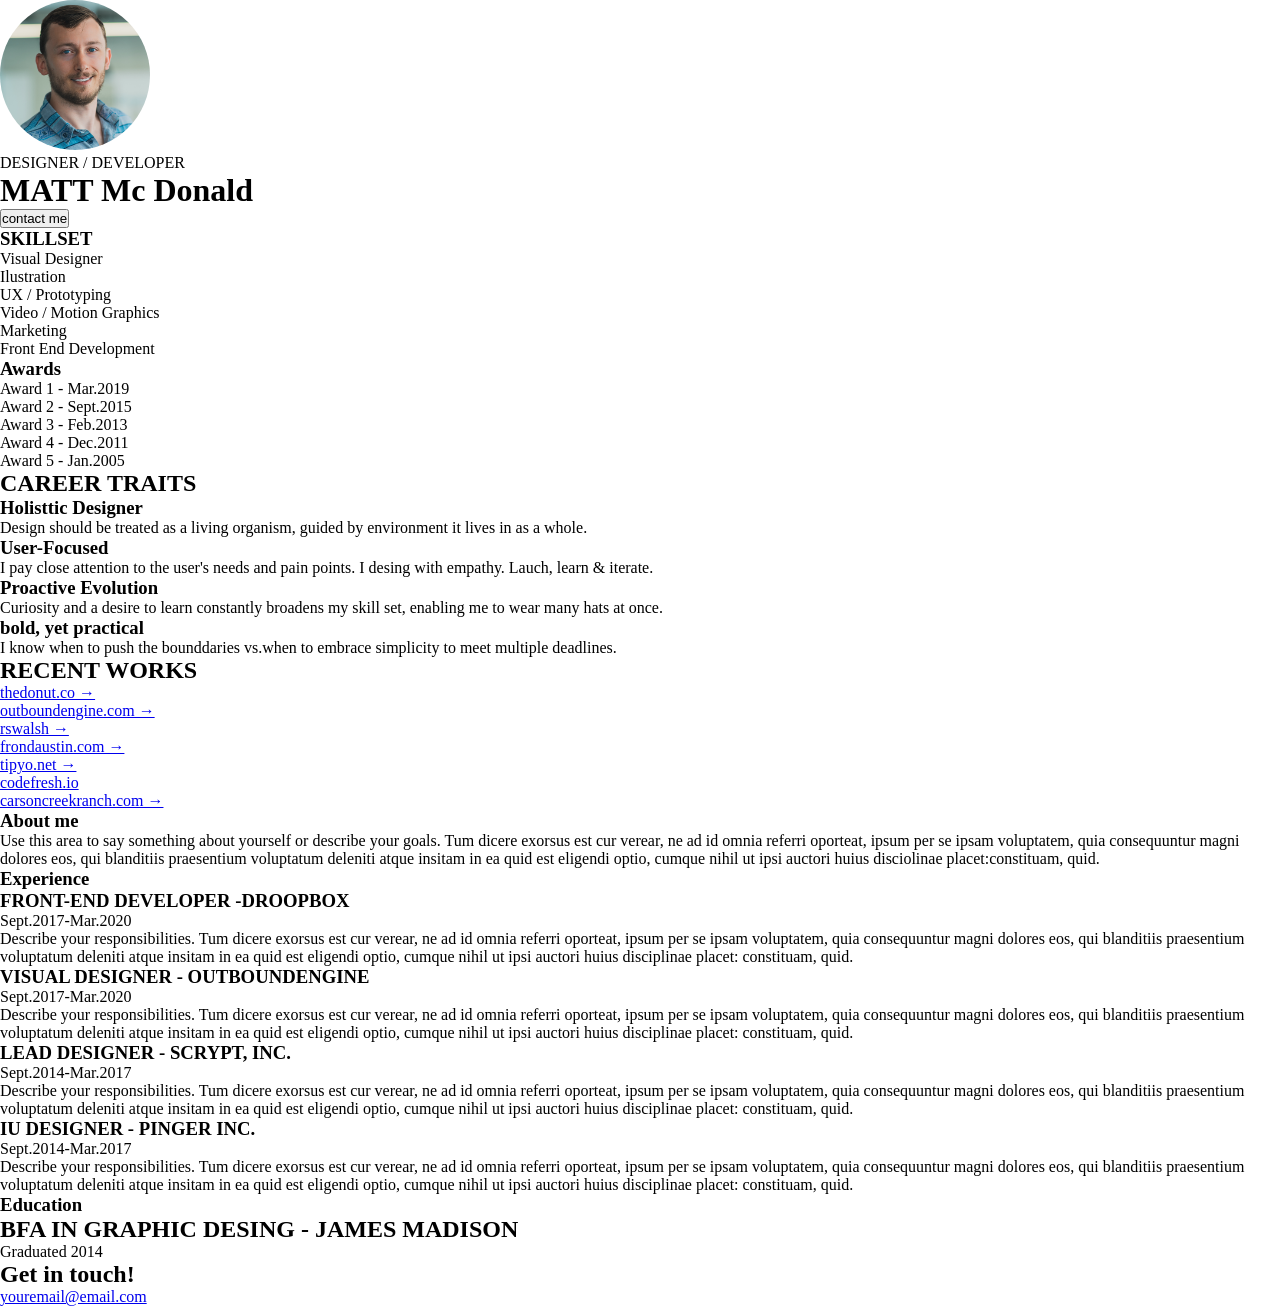
==== curriculum/index.html @ 29f0d176 "commit" ====
<!DOCTYPE html>
<html lang="en">
    <head>
        <meta charset="UTF-8">
        <meta name="viewport" content="width=device-width, initial-scale=1.0">
        <title>curriculum</title>
        <link rel="stylesheet" href="styles.css">
    </head>
    <body>
        <!-- First part -->
        <header class="container">
            <img src="img/foto_cv.png" alt="imgcv">
        
            <div class="box-1">
                <p>DESIGNER / DEVELOPER</p>
                <h1 class="name">MATT Mc Donald</h1>
                <button class="btn">contact me</button>
            </div>
        </header>

        <!-- Second part -->

        <nav class="colums">
            <!-- Second Primero set -->
            <div class="column-left">
                <h3>SKILLSET</h3>
                <ul class="controls0">
                    <li class="items">Visual Designer</li>
                    <li class="items">Ilustration</li>
                    <li class="items">UX / Prototyping</li>
                    <li class="items">Video / Motion Graphics</li>
                    <li class="items">Marketing</li>
                    <li class="items">Front End Development</li>
                </ul>
                <!-- Second Segundo set -->
                <h3>Awards</h3>
                <ul class="controls1">
                    <li class="items">Award 1 - Mar.2019</li>
                    <li class="items">Award 2 - Sept.2015</li>
                    <li class="items">Award 3 - Feb.2013</li>
                    <li class="items">Award 4 - Dec.2011</li>
                    <li class="items">Award 5 - Jan.2005</li>
                </ul>
                <!-- Second Tercer set -->
                <section>
                    <article class="traits">
                        <h2>CAREER TRAITS</h2>
                    
                        <h3>Holisttic Designer</h3>
                        <p>Design should be treated as a living organism, guided by environment it lives in as a whole.</p>
                    </article>    
                    
                    <article class="traits">
                        <h3>User-Focused</h3>
                        <p>I pay close attention to the user's needs and pain points. I desing with empathy. Lauch, learn & iterate.</p>
                    </article>

                    <article class="traits">
                        <h3>Proactive Evolution</h3>
                        Curiosity and a desire to learn constantly broadens my skill set, enabling me to wear many hats at once.
                    </article>

                    <article class="traits">
                        <h3>bold, yet practical</h3>
                        <p>I know when to push the bounddaries vs.when to embrace simplicity to meet multiple deadlines.</p>
                    </article>
                </section>
                
                <!-- Second third set -->
                <section class="recent-works">
                    <h2>RECENT WORKS</h2>

                    <ul>
                        <li><a href="https://thedonut.co">thedonut.co →</a></li>
                        <li><a href="https://outboundengine.com">outboundengine.com →</a></li>
                        <li><a href="https://rswalsh.com">rswalsh →</a></li>
                        <li><a href="https://frondaustin.com">frondaustin.com →</a></li>
                        <li><a href="https://tipyo.net">tipyo.net →</a></li>
                        <li><a href="https://codefresh.io →">codefresh.io</a></li>
                        <li><a href="https://carsoncreekranch.com →">carsoncreekranch.com →</a></li>
                    </ul>
                </section>
                </ul>
                <!-- Second cuarto set -->
                
            </div>
        
            <div class="column-right">

                <article class="about-me">
                    <h1>About me</h1>
                    <p>Use this area to say something about yourself or describe your goals. Tum dicere exorsus est cur verear, ne ad id omnia referri oporteat, ipsum per se ipsam voluptatem, quia consequuntur magni dolores eos, qui blanditiis praesentium voluptatum deleniti atque insitam in ea quid est eligendi optio, cumque nihil ut ipsi auctori huius disciolinae placet:constituam, quid.</p>
                </article>

                <div class="blue-bar"></div>

                <article class="experience">
                    <h1>Experience</h1>
                    <h3 class="Experience-item">FRONT-END DEVELOPER -DROOPBOX</h3>
                    <p class="experience-dates">Sept.2017-Mar.2020</p>
                    <p class="experience-text">Describe your responsibilities. Tum dicere exorsus est cur verear, ne ad id omnia referri oporteat, ipsum per se ipsam voluptatem, quia consequuntur magni dolores eos, qui blanditiis praesentium voluptatum deleniti atque insitam in ea quid est eligendi optio, cumque nihil ut ipsi auctori huius disciplinae placet: constituam, quid.</p>
                </article>

                <article class="experience-2">
                    <h3 class="Experience-visual">VISUAL DESIGNER - OUTBOUNDENGINE</h3>
                    <p class="experience-dates2">Sept.2017-Mar.2020</p>
                    <p class="experience-text2">Describe your responsibilities. Tum dicere exorsus est cur verear, ne ad id omnia referri oporteat, ipsum per se ipsam voluptatem, quia consequuntur magni dolores eos, qui blanditiis praesentium voluptatum deleniti atque insitam in ea quid est eligendi optio, cumque nihil ut ipsi auctori huius disciplinae placet: constituam, quid.</p>
                </article>

                <article class="experience-3">
                    <h3 class="Experience-lead">LEAD DESIGNER - SCRYPT, INC.</h3>
                    <p class="experience-dates3">Sept.2014-Mar.2017</p>
                    <p class="experience-text3">Describe your responsibilities. Tum dicere exorsus est cur verear, ne ad id omnia referri oporteat, ipsum per se ipsam voluptatem, quia consequuntur magni dolores eos, qui blanditiis praesentium voluptatum deleniti atque insitam in ea quid est eligendi optio, cumque nihil ut ipsi auctori huius disciplinae placet: constituam, quid.</p>
                </article>

                <article class="experience-4">
                    <h3 class="Experience-visual">IU DESIGNER - PINGER INC.</h3>
                    <p class="experience-dates2">Sept.2014-Mar.2017</p>
                    <p class="experience-text2">Describe your responsibilities. Tum dicere exorsus est cur verear, ne ad id omnia referri oporteat, ipsum per se ipsam voluptatem, quia consequuntur magni dolores eos, qui blanditiis praesentium voluptatum deleniti atque insitam in ea quid est eligendi optio, cumque nihil ut ipsi auctori huius disciplinae placet: constituam, quid.</p>
                </article>

                <div class="blue-bar2"></div>

                <article class="education">
                    <h1 class="education-title">Education</h1>
                    <h2 class="education-bfa">BFA IN GRAPHIC DESING - JAMES MADISON</h2>
                    <p class="education- dates4"> Graduated 2014</p>
                </article>
                
            </div>


        </nav>
        
        <!-- third part -->
        <footer>

            <section>
                <h1>Get in touch!</h1>
                <a href="#">youremail@email.com</a>
            </section>
            
        </footer>
</html>
---- curriculum/styles.css ----
*{
    margin: 0;
    padding: 0;
    box-sizing: border-box;
}

img{
    width: 150px;
    height: 150px;
    border-radius: 100%;
}
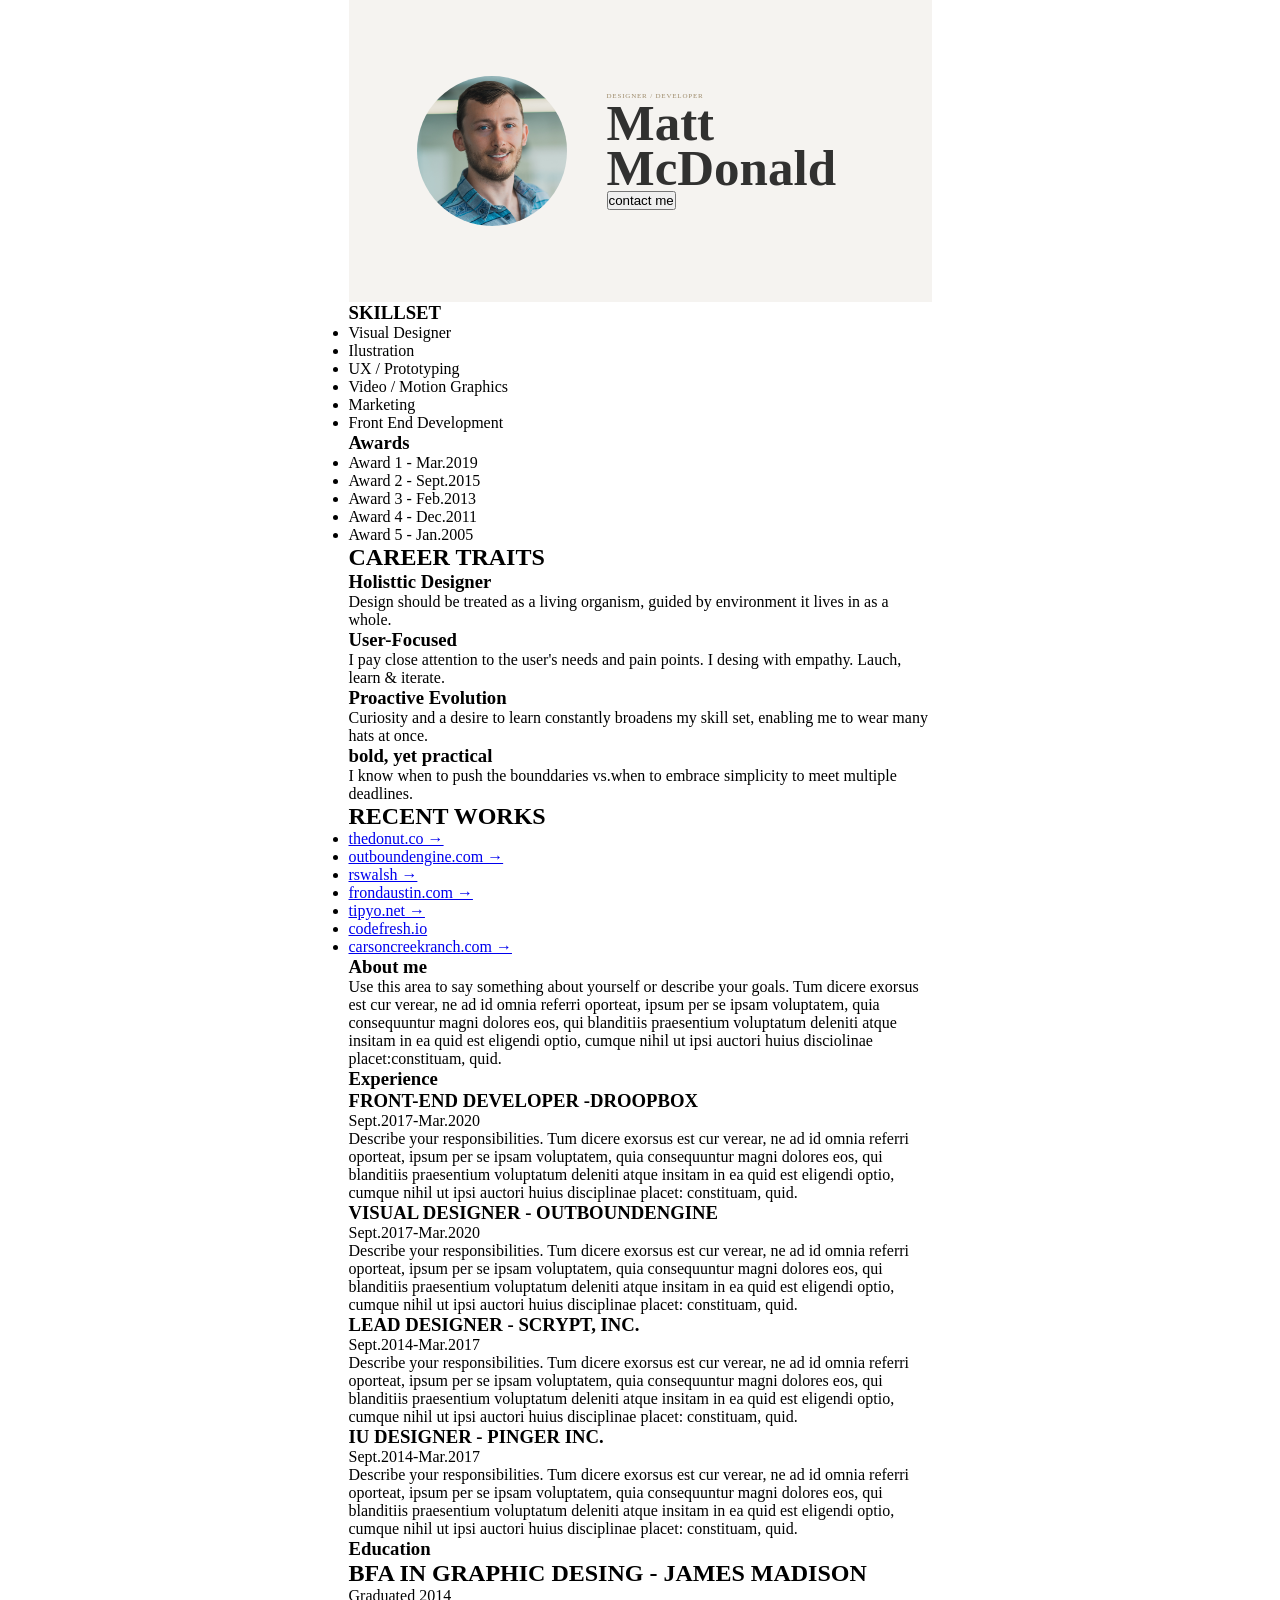
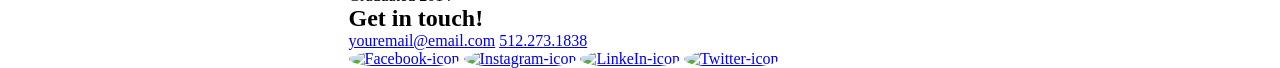
==== commit 92cd5c07: "commit" ====
--- a/curriculum/index.html
+++ b/curriculum/index.html
@@ -13,7 +13,7 @@
         
             <div class="box-1">
                 <p>DESIGNER / DEVELOPER</p>
-                <h1 class="name">MATT Mc Donald</h1>
+                <h1 class="name">Matt McDonald</h1>
                 <button class="btn">contact me</button>
             </div>
         </header>
@@ -138,7 +138,16 @@
             <section>
                 <h1>Get in touch!</h1>
                 <a href="#">youremail@email.com</a>
+                <a href="#">512.273.1838</a>
+
+                <div class="social">
+                    <a href="#" aria-label="Facebook"><img src="" alt="Facebook-icon"></a>
+                    <a href="#" aria-label="Instagram"><img src="" alt="Instagram-icon"></a>
+                    <a href="#" aria-label="LinkeIn"><img src="" alt="LinkeIn-icon"></a>
+                    <a href="#" aria-label="Twitter"><img src="" alt="Twitter-icon"></a>
+                </div>
+
             </section>
-            
+
         </footer>
 </html>
--- a/curriculum/styles.css
+++ b/curriculum/styles.css
@@ -4,8 +4,45 @@
     box-sizing: border-box;
 }
 
+body{
+    margin: 0 auto;
+    width: 583px; 
+    height: 1223px;
+}
+
+/* first part */
+
+.container{
+    display: flex;
+    justify-content: center;
+    align-items: center;
+    background-color: #9E8C6C1A;
+    width: 583px;
+    height: 302px;
+    gap: 40px;    
+}
+
+
+.box-1 p{
+    color: #9E8C6C;
+    font-size: 7px;
+    line-height: 9px;
+    letter-spacing: 0.81px;
+}
+
 img{
     width: 150px;
     height: 150px;
     border-radius: 100%;
+
+}
+
+.name{
+    color: #000000CC;
+    font-family: "Playfair Display";
+    font-weight: 900;
+    font-size: 51px;
+    width: 257px;
+    line-height:45px;
+    letter-spacing: -0.88;
 }
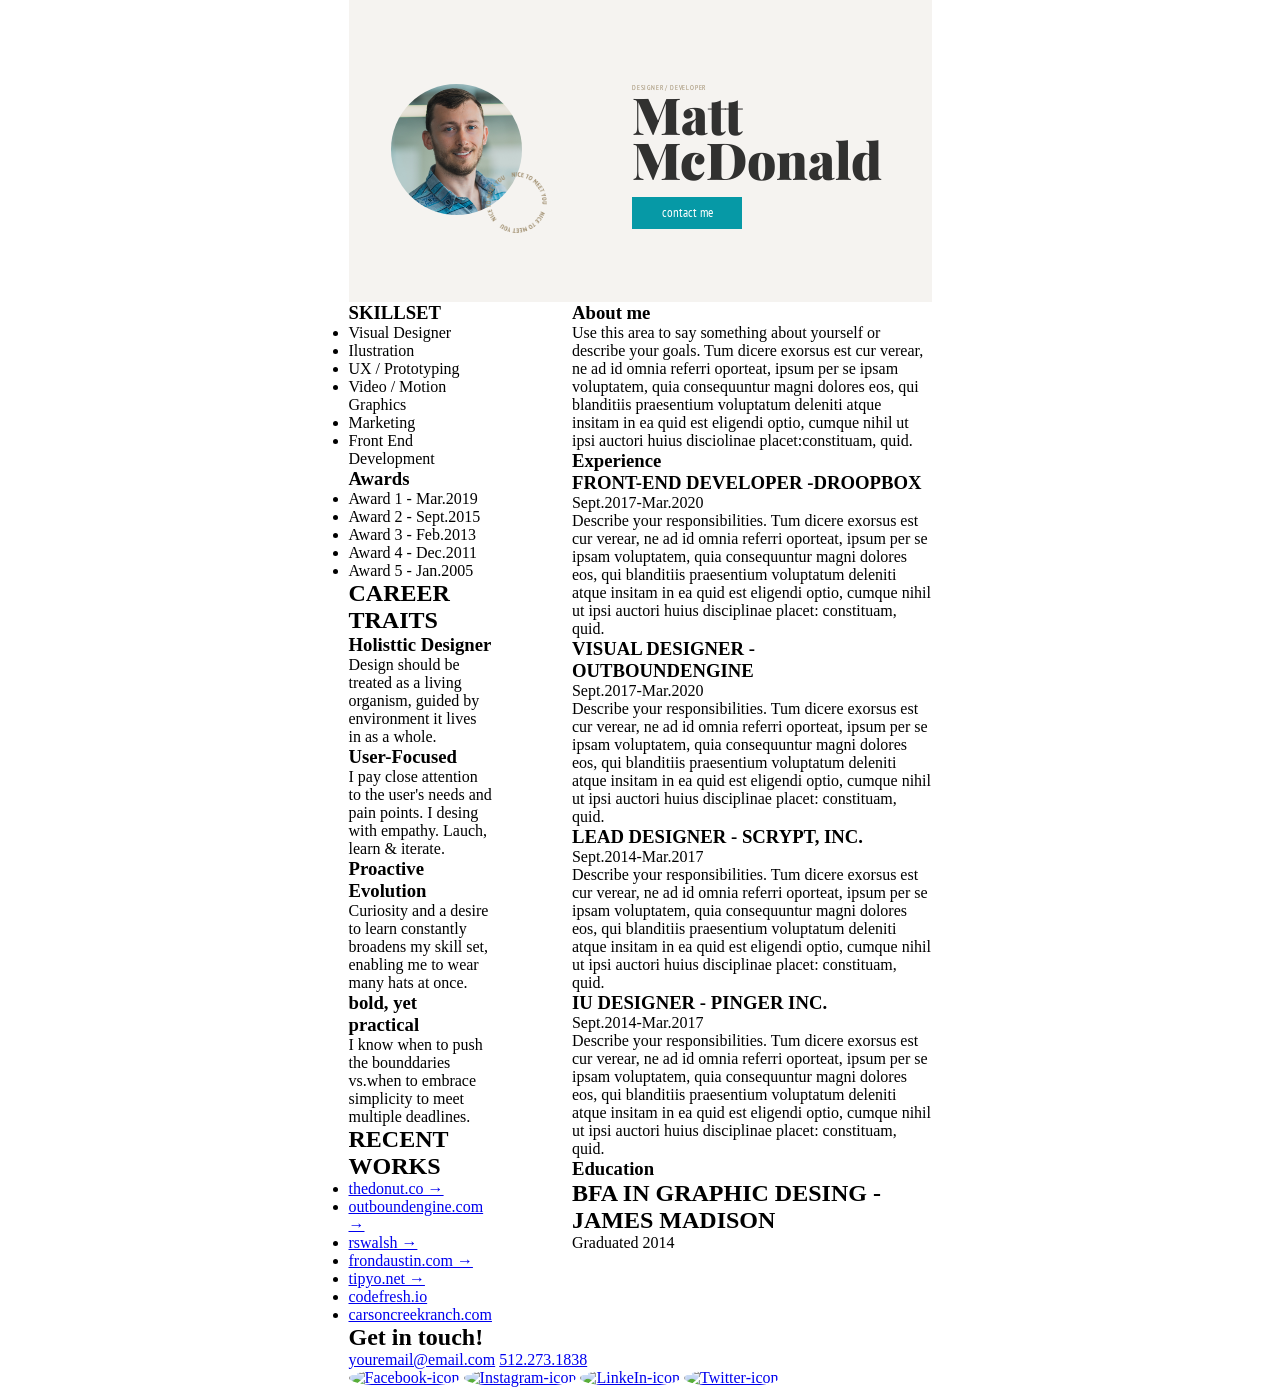
==== commit fcbee098: "commit" ====
--- a/curriculum/index.html
+++ b/curriculum/index.html
@@ -5,12 +5,19 @@
         <meta name="viewport" content="width=device-width, initial-scale=1.0">
         <title>curriculum</title>
         <link rel="stylesheet" href="styles.css">
+        <link href="https://fonts.googleapis.com/css2?family=PT+Sans+Narrow:wght@400;700&display=swap" rel="stylesheet">
+        <link href="https://fonts.googleapis.com/css2?family=PT+Sans+Narrow:wght@400;700&family=Playfair+Display:ital,wght@0,400..900;1,400..900&display=swap" rel="stylesheet">
+
     </head>
     <body>
         <!-- First part -->
         <header class="container">
-            <img src="img/foto_cv.png" alt="imgcv">
-        
+            <div class="box-img">
+                <img class="cv-icon" src="img/foto_cv.png" alt="imgcv">
+                <img class="shape" src="img/Combined Shape.png" alt="letter-shaper">
+            </div>
+            
+            
             <div class="box-1">
                 <p>DESIGNER / DEVELOPER</p>
                 <h1 class="name">Matt McDonald</h1>
@@ -77,7 +84,7 @@
                         <li><a href="https://frondaustin.com">frondaustin.com →</a></li>
                         <li><a href="https://tipyo.net">tipyo.net →</a></li>
                         <li><a href="https://codefresh.io →">codefresh.io</a></li>
-                        <li><a href="https://carsoncreekranch.com →">carsoncreekranch.com →</a></li>
+                        <li><a href="https://carsoncreekranch.com →">carsoncreekranch.com</a></li>
                     </ul>
                 </section>
                 </ul>
--- a/curriculum/styles.css
+++ b/curriculum/styles.css
@@ -19,30 +19,79 @@
     background-color: #9E8C6C1A;
     width: 583px;
     height: 302px;
-    gap: 40px;    
+    gap: 45px;    
 }
 
 
+img{ 
+    width: 131px;
+    height: 131px;
+    border-radius: 100%;
+}
+
+.shape{
+    width: 61px;
+    height: 61px;
+    position: relative;
+    right: 40px;
+    top: 18px;
+}
+
+
+.name{
+    color: #000000cc;
+    font-family: "Playfair Display";
+    font-weight: 900;
+    font-size: 51px;
+    width: 257px;
+    height: 90px;
+    line-height:45px;
+    letter-spacing: -0.88;
+}
+
 .box-1 p{
+    font-family: 'PT sans Narrow';
     color: #9E8C6C;
     font-size: 7px;
     line-height: 9px;
     letter-spacing: 0.81px;
+    text-transform: uppercase;  
+    margin: 10px 0 0 0 ;  
 }
 
-img{
-    width: 150px;
-    height: 150px;
-    border-radius: 100%;
-
+.btn{
+    font-family: 'PT Sans Narrow';
+    width: 110px;
+    height: 30 px;
+    background-color: #0699A6;
+    border: none;
+    color: #ffff ;
+    top: 193px;
+    left: 259px;
+    padding: 6px 0 8px 0;
+    margin-top: 15px ;
+    cursor: pointer;
+    
 }
 
-.name{
-    color: #000000CC;
-    font-family: "Playfair Display";
-    font-weight: 900;
-    font-size: 51px;
-    width: 257px;
-    line-height:45px;
-    letter-spacing: -0.88;
-}+/* second part */
+
+.colums {
+    display: flex;
+    gap: 80px;            
+    
+}
+
+
+
+.column-left{
+    display: flex;
+    flex-direction: column;
+    
+}
+
+.column-right{
+    display: flex;
+    flex-direction: column;
+    
+}
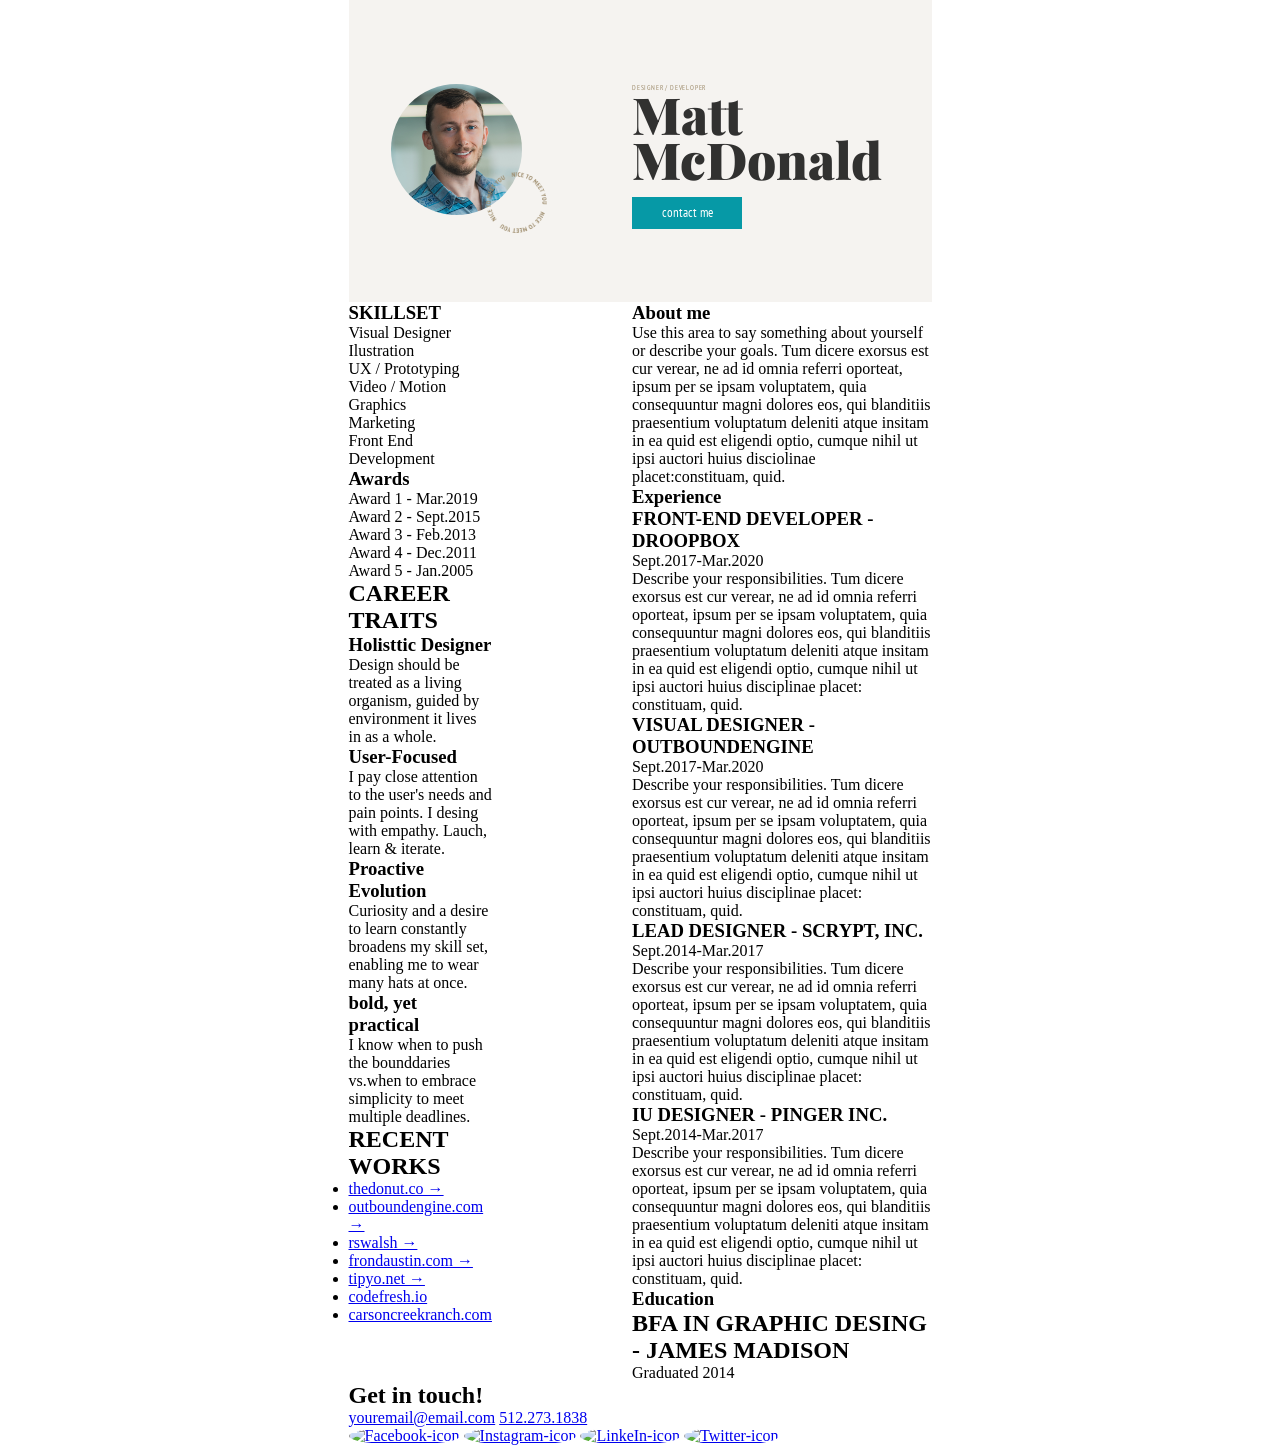
==== commit 368f2bcc: "commit" ====
--- a/curriculum/index.html
+++ b/curriculum/index.html
@@ -31,7 +31,7 @@
             <!-- Second Primero set -->
             <div class="column-left">
                 <h3>SKILLSET</h3>
-                <ul class="controls0">
+                <ul class="controls">
                     <li class="items">Visual Designer</li>
                     <li class="items">Ilustration</li>
                     <li class="items">UX / Prototyping</li>
--- a/curriculum/styles.css
+++ b/curriculum/styles.css
@@ -70,16 +70,15 @@
     left: 259px;
     padding: 6px 0 8px 0;
     margin-top: 15px ;
-    cursor: pointer;
-    
+    cursor: pointer;   
 }
 
 /* second part */
 
 .colums {
     display: flex;
-    gap: 80px;            
-    
+    width: 100%; 
+    gap: 140px;
 }
 
 
@@ -87,11 +86,13 @@
 .column-left{
     display: flex;
     flex-direction: column;
-    
 }
 
 .column-right{
     display: flex;
-    flex-direction: column;
-    
+    flex-direction: column; 
 }
+
+.items{
+    list-style: none;
+}
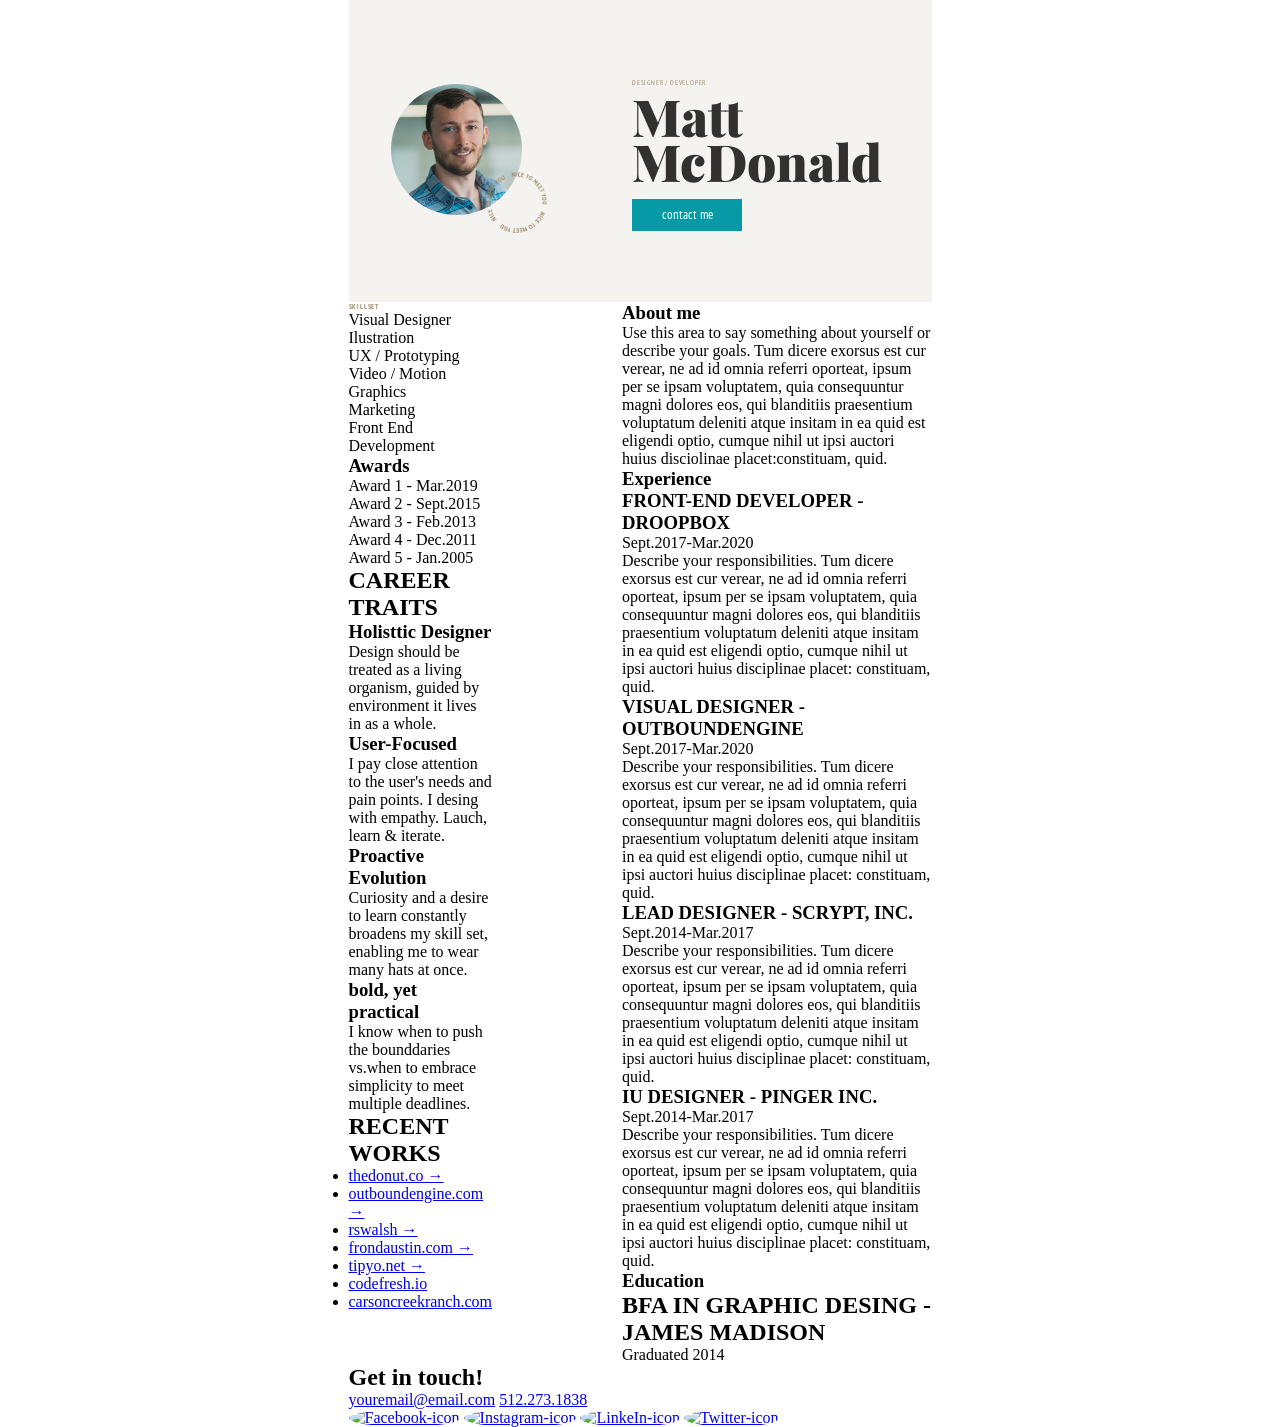
==== commit a98a08fa: "commit" ====
--- a/curriculum/index.html
+++ b/curriculum/index.html
@@ -30,7 +30,7 @@
         <nav class="colums">
             <!-- Second Primero set -->
             <div class="column-left">
-                <h3>SKILLSET</h3>
+                <h3 class="skillset">SKILLSET</h3>
                 <ul class="controls">
                     <li class="items">Visual Designer</li>
                     <li class="items">Ilustration</li>
--- a/curriculum/styles.css
+++ b/curriculum/styles.css
@@ -37,6 +37,16 @@
     top: 18px;
 }
 
+.box-1 p{
+    font-family: 'PT sans Narrow';
+    color: #9E8C6C;
+    font-size: 7px;
+    line-height: 22px;
+    letter-spacing: 0.81px;
+    text-transform: uppercase;  
+    
+}
+
 
 .name{
     color: #000000cc;
@@ -49,15 +59,6 @@
     letter-spacing: -0.88;
 }
 
-.box-1 p{
-    font-family: 'PT sans Narrow';
-    color: #9E8C6C;
-    font-size: 7px;
-    line-height: 9px;
-    letter-spacing: 0.81px;
-    text-transform: uppercase;  
-    margin: 10px 0 0 0 ;  
-}
 
 .btn{
     font-family: 'PT Sans Narrow';
@@ -77,8 +78,8 @@
 
 .colums {
     display: flex;
+    gap: 130px;
     width: 100%; 
-    gap: 140px;
 }
 
 
@@ -86,6 +87,9 @@
 .column-left{
     display: flex;
     flex-direction: column;
+    
+    
+    
 }
 
 .column-right{
@@ -95,4 +99,15 @@
 
 .items{
     list-style: none;
+}
+
+.skillset{
+    font-family: 'PT Sans Narrow';
+    font-size: 7px;
+    color: #9E8C6C;
+    text-transform: uppercase;
+    line-height: 9px;
+    letter-spacing: 0.81px;
+    font-weight: 700;
+
 }
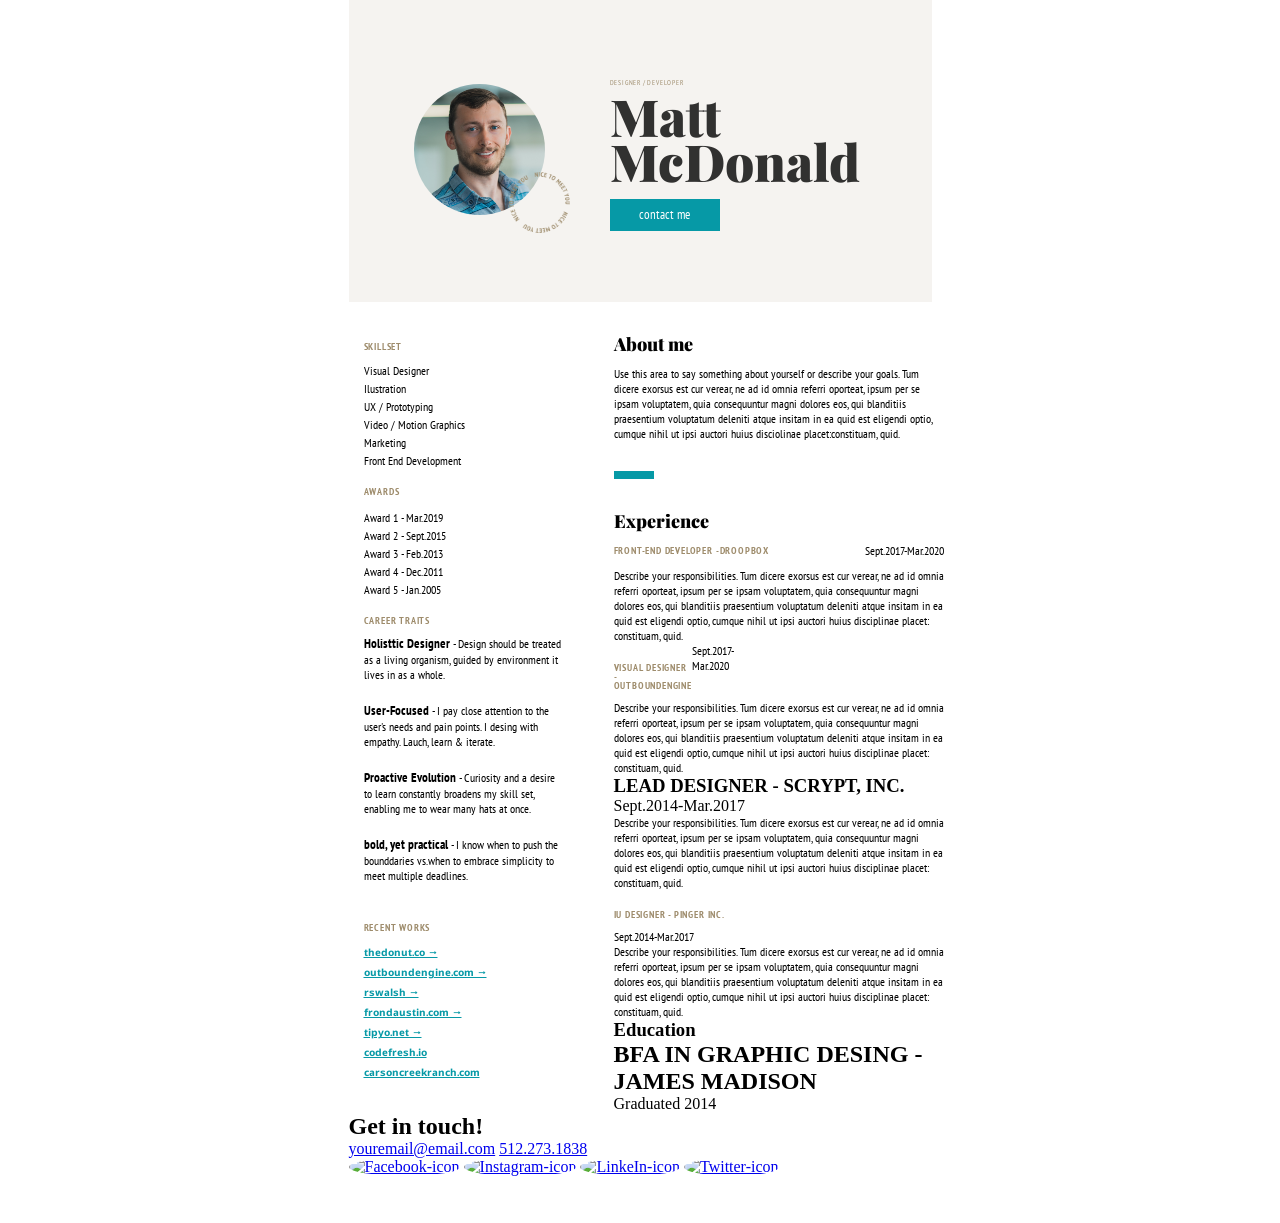
==== commit d1f1664e: "commit" ====
--- a/curriculum/index.html
+++ b/curriculum/index.html
@@ -7,7 +7,7 @@
         <link rel="stylesheet" href="styles.css">
         <link href="https://fonts.googleapis.com/css2?family=PT+Sans+Narrow:wght@400;700&display=swap" rel="stylesheet">
         <link href="https://fonts.googleapis.com/css2?family=PT+Sans+Narrow:wght@400;700&family=Playfair+Display:ital,wght@0,400..900;1,400..900&display=swap" rel="stylesheet">
-
+        <link href="https://fonts.googleapis.com/css2?family=Lunasima:wght@400;700&display=swap" rel="stylesheet">
     </head>
     <body>
         <!-- First part -->
@@ -40,7 +40,7 @@
                     <li class="items">Front End Development</li>
                 </ul>
                 <!-- Second Segundo set -->
-                <h3>Awards</h3>
+                <h3 class="award-title">Awards</h3>
                 <ul class="controls1">
                     <li class="items">Award 1 - Mar.2019</li>
                     <li class="items">Award 2 - Sept.2015</li>
@@ -50,26 +50,24 @@
                 </ul>
                 <!-- Second Tercer set -->
                 <section>
-                    <article class="traits">
+                    <article class="items2">
                         <h2>CAREER TRAITS</h2>
                     
-                        <h3>Holisttic Designer</h3>
-                        <p>Design should be treated as a living organism, guided by environment it lives in as a whole.</p>
+                        <p><span>Holisttic Designer</span> - Design should be treated as a living organism, guided by environment it lives in as a whole.</p>
                     </article>    
                     
-                    <article class="traits">
-                        <h3>User-Focused</h3>
-                        <p>I pay close attention to the user's needs and pain points. I desing with empathy. Lauch, learn & iterate.</p>
+                    <article class="items2">
+                        
+                        <p><span>User-Focused</span> - I pay close attention to the user's needs and pain points. I desing with empathy. Lauch, learn & iterate.</p>
                     </article>
 
-                    <article class="traits">
-                        <h3>Proactive Evolution</h3>
-                        Curiosity and a desire to learn constantly broadens my skill set, enabling me to wear many hats at once.
+                    <article class="items2">
+                        
+                        <p><span>Proactive Evolution</span> - Curiosity and a desire to learn constantly broadens my skill set, enabling me to wear many hats at once.</p>
                     </article>
 
-                    <article class="traits">
-                        <h3>bold, yet practical</h3>
-                        <p>I know when to push the bounddaries vs.when to embrace simplicity to meet multiple deadlines.</p>
+                    <article class="items2">
+                        <p><span>bold, yet practical</span> - I know when to push the bounddaries vs.when to embrace simplicity to meet multiple deadlines.</p>
                     </article>
                 </section>
                 
@@ -88,6 +86,7 @@
                     </ul>
                 </section>
                 </ul>
+
                 <!-- Second cuarto set -->
                 
             </div>
@@ -103,27 +102,31 @@
 
                 <article class="experience">
                     <h1>Experience</h1>
+                    <div class="separate-ways">
                     <h3 class="Experience-item">FRONT-END DEVELOPER -DROOPBOX</h3>
                     <p class="experience-dates">Sept.2017-Mar.2020</p>
+                    </div>
                     <p class="experience-text">Describe your responsibilities. Tum dicere exorsus est cur verear, ne ad id omnia referri oporteat, ipsum per se ipsam voluptatem, quia consequuntur magni dolores eos, qui blanditiis praesentium voluptatum deleniti atque insitam in ea quid est eligendi optio, cumque nihil ut ipsi auctori huius disciplinae placet: constituam, quid.</p>
                 </article>
 
                 <article class="experience-2">
-                    <h3 class="Experience-visual">VISUAL DESIGNER - OUTBOUNDENGINE</h3>
-                    <p class="experience-dates2">Sept.2017-Mar.2020</p>
-                    <p class="experience-text2">Describe your responsibilities. Tum dicere exorsus est cur verear, ne ad id omnia referri oporteat, ipsum per se ipsam voluptatem, quia consequuntur magni dolores eos, qui blanditiis praesentium voluptatum deleniti atque insitam in ea quid est eligendi optio, cumque nihil ut ipsi auctori huius disciplinae placet: constituam, quid.</p>
+                    <div class="separate-ways2">
+                        <h3 class="Experience-visual">VISUAL DESIGNER - OUTBOUNDENGINE</h3>
+                        <p class="experience-dates2">Sept.2017-Mar.2020</p>  
+                    </div>
+                    <p class="experience-text">Describe your responsibilities. Tum dicere exorsus est cur verear, ne ad id omnia referri oporteat, ipsum per se ipsam voluptatem, quia consequuntur magni dolores eos, qui blanditiis praesentium voluptatum deleniti atque insitam in ea quid est eligendi optio, cumque nihil ut ipsi auctori huius disciplinae placet: constituam, quid.</p>
                 </article>
 
                 <article class="experience-3">
                     <h3 class="Experience-lead">LEAD DESIGNER - SCRYPT, INC.</h3>
                     <p class="experience-dates3">Sept.2014-Mar.2017</p>
-                    <p class="experience-text3">Describe your responsibilities. Tum dicere exorsus est cur verear, ne ad id omnia referri oporteat, ipsum per se ipsam voluptatem, quia consequuntur magni dolores eos, qui blanditiis praesentium voluptatum deleniti atque insitam in ea quid est eligendi optio, cumque nihil ut ipsi auctori huius disciplinae placet: constituam, quid.</p>
+                    <p class="experience-text">Describe your responsibilities. Tum dicere exorsus est cur verear, ne ad id omnia referri oporteat, ipsum per se ipsam voluptatem, quia consequuntur magni dolores eos, qui blanditiis praesentium voluptatum deleniti atque insitam in ea quid est eligendi optio, cumque nihil ut ipsi auctori huius disciplinae placet: constituam, quid.</p>
                 </article>
 
                 <article class="experience-4">
                     <h3 class="Experience-visual">IU DESIGNER - PINGER INC.</h3>
                     <p class="experience-dates2">Sept.2014-Mar.2017</p>
-                    <p class="experience-text2">Describe your responsibilities. Tum dicere exorsus est cur verear, ne ad id omnia referri oporteat, ipsum per se ipsam voluptatem, quia consequuntur magni dolores eos, qui blanditiis praesentium voluptatum deleniti atque insitam in ea quid est eligendi optio, cumque nihil ut ipsi auctori huius disciplinae placet: constituam, quid.</p>
+                    <p class="experience-text">Describe your responsibilities. Tum dicere exorsus est cur verear, ne ad id omnia referri oporteat, ipsum per se ipsam voluptatem, quia consequuntur magni dolores eos, qui blanditiis praesentium voluptatum deleniti atque insitam in ea quid est eligendi optio, cumque nihil ut ipsi auctori huius disciplinae placet: constituam, quid.</p>
                 </article>
 
                 <div class="blue-bar2"></div>
--- a/curriculum/styles.css
+++ b/curriculum/styles.css
@@ -19,7 +19,7 @@
     background-color: #9E8C6C1A;
     width: 583px;
     height: 302px;
-    gap: 45px;    
+    gap: px;    
 }
 
 
@@ -78,7 +78,7 @@
 
 .colums {
     display: flex;
-    gap: 130px;
+    gap: 50px;
     width: 100%; 
 }
 
@@ -87,6 +87,7 @@
 .column-left{
     display: flex;
     flex-direction: column;
+    margin: 40px 0px 0 15px;
     
     
     
@@ -95,19 +96,180 @@
 .column-right{
     display: flex;
     flex-direction: column; 
+    padding-right: 0;
+    position: relative;
+    
+}
+
+
+
+.skillset{
+    font-family: 'PT Sans Narrow';
+    font-size: 10px;
+    color: #9E8C6C;
+    text-transform: uppercase;
+    line-height: 9px;
+    letter-spacing: 0.81px;
+    font-weight: 700;
+    margin-bottom: 8px;
+
 }
 
 .items{
     list-style: none;
-}
-
-.skillset{
-    font-family: 'PT Sans Narrow';
-    font-size: 7px;
-    color: #9E8C6C;
-    text-transform: uppercase;
-    line-height: 9px;
-    letter-spacing: 0.81px;
-    font-weight: 700;
-
+    font-family: 'PT Sans Narrow';
+    font-size: 12px;
+    line-height:13px;   
+    margin-top: 5px;
+}
+
+.award-title{
+    font-family: 'PT Sans Narrow';
+    font-size: 10px;
+    color: #9E8C6C;
+    text-transform: uppercase;
+    line-height: 9px;
+    letter-spacing: 0.81px;
+    font-weight: 700;
+    margin: 20px 0 10px 0 ;
+}
+
+.items2 h2{
+    font-family: 'PT Sans Narrow';
+    font-size: 10px;
+    color: #9E8C6C;
+    text-transform: uppercase;
+    line-height: 9px;
+    letter-spacing: 0.81px;
+    font-weight: 700;
+    margin: 10px 0 10px 0;
+}
+
+.items2{
+    margin-top: 20px;
+}
+
+.items2 span{
+    font-weight: bolder;
+    font-size: 13px;
+    color: #000000;
+}
+
+.items2 p{
+    width: 200px;
+    font-size: 12px;
+    font-family: 'PT Sans Narrow';
+    
+}
+
+.recent-works h2{ 
+    font-family: 'PT Sans Narrow';
+    font-size: 10px;
+    color: #9E8C6C;
+    line-height: 9px;
+    letter-spacing: 0.81px;
+    font-weight: 700;
+    margin: 40px 0 10px 0;
+}
+
+.recent-works ul{
+    font-family: "Lunasima";
+    font-weight: 700;
+    font-size: 10px;
+    leading-trim: NONE;
+    line-height: 20px;
+    letter-spacing: 0px;
+    list-style: none;
+}
+
+.recent-works a{
+    color:#0699A6 ;
+}
+
+/* part 3 */
+
+.about-me h1{
+    font-family: 'Playfair Display';
+    font-weight: 900;
+    font-size: 18px;
+    leading-trim: NONE;
+    margin: 30px 0 10px 0;
+    letter-spacing: 0px;
+
+}
+
+.about-me p{
+    width: 330px;
+    font-size: 12px;
+    font-family: 'PT Sans Narrow';
+    color: #000000;
+}
+
+.blue-bar{
+    margin: 30px 0 0px 0px;
+    width: 40px;
+    height: 8px;
+    background-color: #0699A6;
+}
+
+.experience h1{
+    font-family: 'Playfair Display';
+    font-weight: 900;
+    font-size: 18px;
+    leading-trim: NONE;
+    margin: 30px 0 10px 0;
+    letter-spacing: 0px;
+}
+
+.Experience-item{
+    font-family: 'PT Sans Narrow';
+    font-size: 10px;
+    color: #9E8C6C;
+    text-transform: uppercase;
+    line-height: 9px;
+    letter-spacing: 0.81px;
+    font-weight: 700;
+    
+}
+
+.separate-ways{
+    display: flex;
+    align-items: center;
+    justify-content: space-between;
+    margin: 10px 0 10px 0 ;
+}
+
+.experience-dates{
+    font-size: 12px;
+    font-family: 'PT Sans Narrow';
+    color: #000000;
+}
+
+.experience-text{
+    width: 330px;
+    font-size: 12px;
+    font-family: 'PT Sans Narrow';
+    color: #000000;
+}
+
+.Experience-visual{
+    font-family: 'PT Sans Narrow';
+    font-size: 10px;
+    color: #9E8C6C;
+    line-height: 9px;
+    letter-spacing: 0.81px;
+    font-weight: 700;
+    margin: 20px 0 10px 0;
+}
+
+.experience-dates2{
+    font-size: 12px;
+    font-family: 'PT Sans Narrow';
+    color: #000000;
+}
+
+.separate-ways2{
+    display: flex;
+    justify-content: space-between;
+    width: 100px;
 }
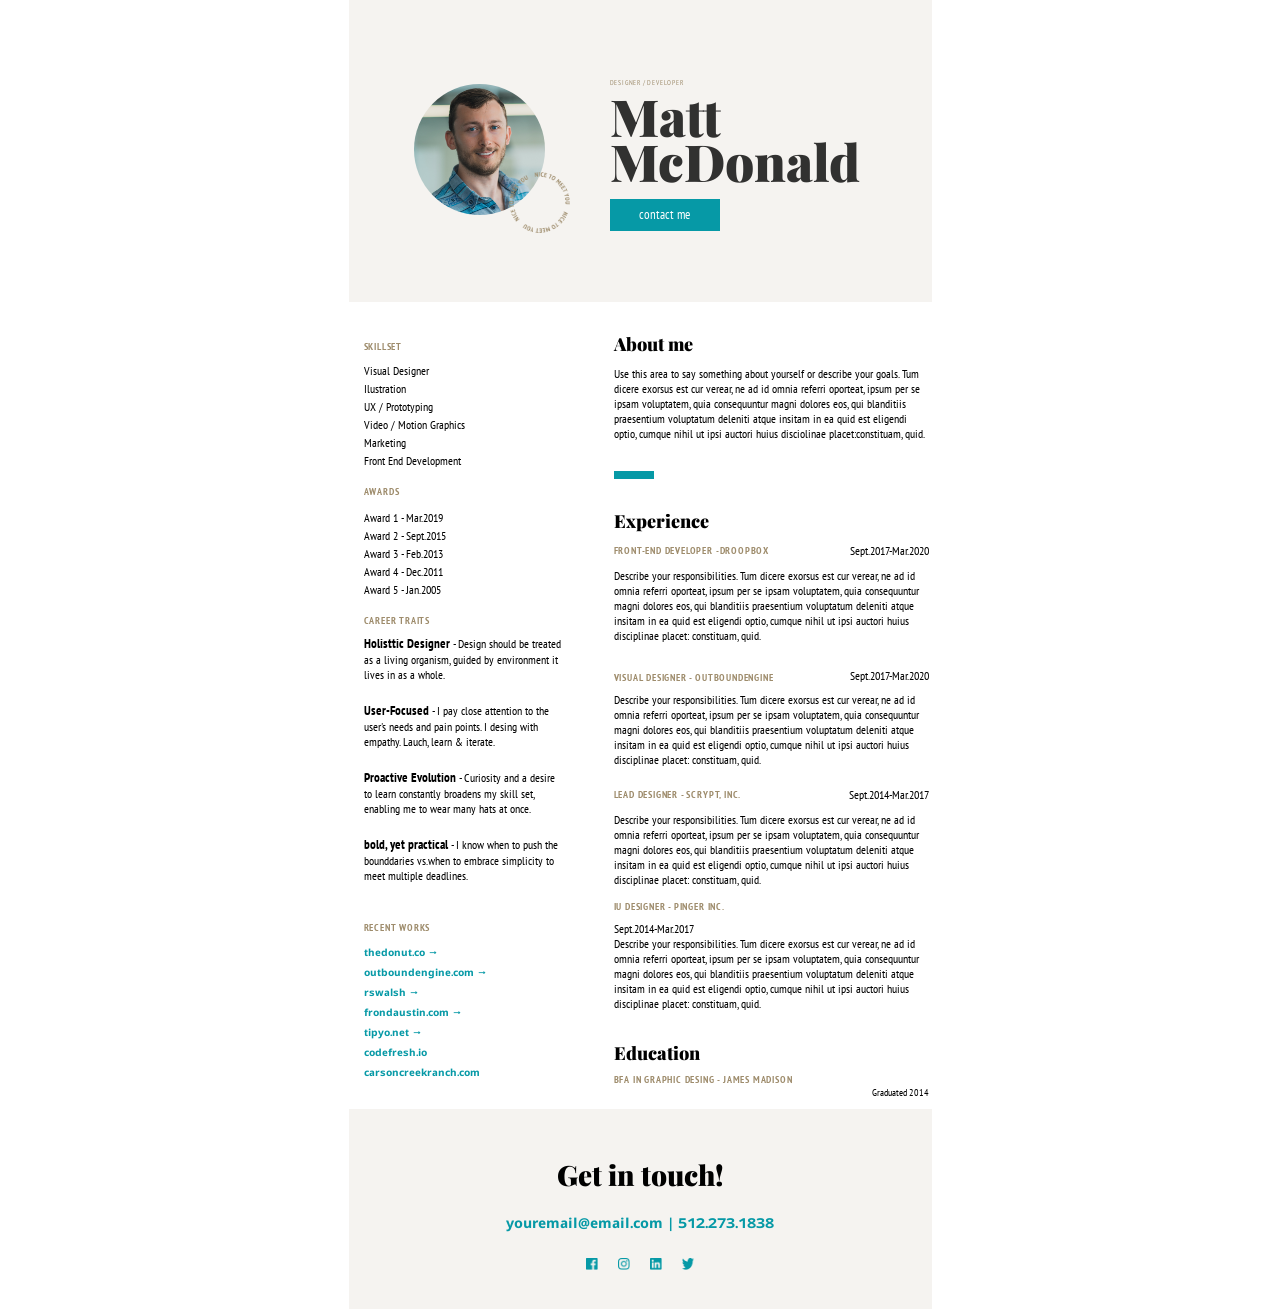
==== commit 2e8bde31: "commit" ====
--- a/curriculum/index.html
+++ b/curriculum/index.html
@@ -109,7 +109,7 @@
                     <p class="experience-text">Describe your responsibilities. Tum dicere exorsus est cur verear, ne ad id omnia referri oporteat, ipsum per se ipsam voluptatem, quia consequuntur magni dolores eos, qui blanditiis praesentium voluptatum deleniti atque insitam in ea quid est eligendi optio, cumque nihil ut ipsi auctori huius disciplinae placet: constituam, quid.</p>
                 </article>
 
-                <article class="experience-2">
+                <article class="experience">
                     <div class="separate-ways2">
                         <h3 class="Experience-visual">VISUAL DESIGNER - OUTBOUNDENGINE</h3>
                         <p class="experience-dates2">Sept.2017-Mar.2020</p>  
@@ -117,15 +117,19 @@
                     <p class="experience-text">Describe your responsibilities. Tum dicere exorsus est cur verear, ne ad id omnia referri oporteat, ipsum per se ipsam voluptatem, quia consequuntur magni dolores eos, qui blanditiis praesentium voluptatum deleniti atque insitam in ea quid est eligendi optio, cumque nihil ut ipsi auctori huius disciplinae placet: constituam, quid.</p>
                 </article>
 
-                <article class="experience-3">
-                    <h3 class="Experience-lead">LEAD DESIGNER - SCRYPT, INC.</h3>
-                    <p class="experience-dates3">Sept.2014-Mar.2017</p>
+                <article class="experience">
+                    <div class="separate-ways3">
+                        <h3 class="Experience-item">LEAD DESIGNER - SCRYPT, INC.</h3>
+                        <p class="experience-dates">Sept.2014-Mar.2017</p>
+                    </div>
                     <p class="experience-text">Describe your responsibilities. Tum dicere exorsus est cur verear, ne ad id omnia referri oporteat, ipsum per se ipsam voluptatem, quia consequuntur magni dolores eos, qui blanditiis praesentium voluptatum deleniti atque insitam in ea quid est eligendi optio, cumque nihil ut ipsi auctori huius disciplinae placet: constituam, quid.</p>
                 </article>
 
-                <article class="experience-4">
-                    <h3 class="Experience-visual">IU DESIGNER - PINGER INC.</h3>
-                    <p class="experience-dates2">Sept.2014-Mar.2017</p>
+                <article class="experience">
+                    <div class="separate-ways4">
+                        <h3 class="Experience-visual">IU DESIGNER - PINGER INC.</h3>
+                        <p class="experience-dates2">Sept.2014-Mar.2017</p>
+                    </div>
                     <p class="experience-text">Describe your responsibilities. Tum dicere exorsus est cur verear, ne ad id omnia referri oporteat, ipsum per se ipsam voluptatem, quia consequuntur magni dolores eos, qui blanditiis praesentium voluptatum deleniti atque insitam in ea quid est eligendi optio, cumque nihil ut ipsi auctori huius disciplinae placet: constituam, quid.</p>
                 </article>
 
@@ -133,8 +137,11 @@
 
                 <article class="education">
                     <h1 class="education-title">Education</h1>
-                    <h2 class="education-bfa">BFA IN GRAPHIC DESING - JAMES MADISON</h2>
-                    <p class="education- dates4"> Graduated 2014</p>
+                    <div class="separate-ways5">
+                        <h2 class="education-bfa">BFA IN GRAPHIC DESING - JAMES MADISON</h2>
+                        <p class="education-dates"> Graduated 2014</p>
+                    </div>
+                    
                 </article>
                 
             </div>
@@ -143,18 +150,20 @@
         </nav>
         
         <!-- third part -->
-        <footer>
+        <footer class="touch">
 
-            <section>
+            <section class="touch2" >
                 <h1>Get in touch!</h1>
-                <a href="#">youremail@email.com</a>
-                <a href="#">512.273.1838</a>
+                <div class="grab">
+                    <p>youremail@email.com | 512.273.1838</p>
+                </div>
+                
 
                 <div class="social">
-                    <a href="#" aria-label="Facebook"><img src="" alt="Facebook-icon"></a>
-                    <a href="#" aria-label="Instagram"><img src="" alt="Instagram-icon"></a>
-                    <a href="#" aria-label="LinkeIn"><img src="" alt="LinkeIn-icon"></a>
-                    <a href="#" aria-label="Twitter"><img src="" alt="Twitter-icon"></a>
+                    <a href="#" aria-label="Facebook"><img src="img/facebook.png" alt="Facebook-icon"></a>
+                    <a href="#" aria-label="Instagram"><img src="img/instagram.png" alt="Instagram-icon"></a>
+                    <a href="#" aria-label="LinkeIn"><img src="img/linkedin.png" alt="LinkeIn-icon"></a>
+                    <a href="#" aria-label="Twitter"><img src="img/twitter.png" alt="Twitter-icon"></a>
                 </div>
 
             </section>
--- a/curriculum/styles.css
+++ b/curriculum/styles.css
@@ -19,7 +19,7 @@
     background-color: #9E8C6C1A;
     width: 583px;
     height: 302px;
-    gap: px;    
+    gap: 30pxpx;    
 }
 
 
@@ -184,6 +184,7 @@
 
 .recent-works a{
     color:#0699A6 ;
+    text-decoration: none;
 }
 
 /* part 3 */
@@ -195,11 +196,12 @@
     leading-trim: NONE;
     margin: 30px 0 10px 0;
     letter-spacing: 0px;
+    
 
 }
 
 .about-me p{
-    width: 330px;
+    width: 315px;
     font-size: 12px;
     font-family: 'PT Sans Narrow';
     color: #000000;
@@ -246,10 +248,11 @@
 }
 
 .experience-text{
-    width: 330px;
-    font-size: 12px;
-    font-family: 'PT Sans Narrow';
-    color: #000000;
+    width: 310px;
+    font-size: 12px;
+    font-family: 'PT Sans Narrow';
+    color: #000000;
+    
 }
 
 .Experience-visual{
@@ -259,7 +262,7 @@
     line-height: 9px;
     letter-spacing: 0.81px;
     font-weight: 700;
-    margin: 20px 0 10px 0;
+    margin: 15px 0 10px 0;
 }
 
 .experience-dates2{
@@ -271,5 +274,98 @@
 .separate-ways2{
     display: flex;
     justify-content: space-between;
-    width: 100px;
+    align-items: center;
+    margin-top: 15px;
+}
+
+.separate-ways3{
+    display: flex;
+    justify-content: space-between;
+    align-items: center;
+    margin: 20px 0 10px 0 ;
+}
+
+.education-title{
+    font-family: 'Playfair Display';
+    font-weight: 900;
+    font-size: 18px;
+    leading-trim: NONE;
+    margin: 30px 0 10px 0;
+    letter-spacing: 0px;
+}
+
+.education-bfa{
+    font-family: 'PT Sans Narrow';
+    font-size: 10px;
+    color: #9E8C6C;
+    text-transform: uppercase;
+    line-height: 9px;
+    letter-spacing: 0.81px;
+    font-weight: 700;
+    margin-bottom: 25px;
+}
+
+.education-dates{
+    font-size: 10px;
+    font-family: 'PT Sans Narrow';
+    color: #000000;
+}
+.separate-ways5{
+    display: flex;
+    justify-content: space-between;
+    align-items: center;
+    
+}
+
+/* Part 4 */
+
+.touch{
+    width: 583px;
+    height: 200px;
+    background-color: #9E8C6C1A;
+    display: flex;
+    justify-content: center;
+    align-items: center;
+    text-align: center;
+    padding: 30px 0 30px 0;
+    
+}
+
+.touch2 h1{
+    font-family: 'Playfair Display';
+    font-weight: 900;
+    font-size: 28px;
+    margin: 12px 0 20px 0;
+}
+
+.touch p{
+    font-family: "Lunasima";
+    font-weight: 700;
+    font-size: 14px;
+    leading-trim: NONE;
+    line-height: 20px;
+    letter-spacing: 0px;
+    list-style: none;
+    color:#0699A6 
+}
+
+.grab{
+    display: flex;
+    justify-content: center;
+    gap: 30px;
+    
+}
+
+.social{
+    display: flex;
+    justify-content: center;
+    gap: 20px;
+    
+}
+
+.social img{
+    width: 12px;
+    height: 12px;
+    border-radius: 0;
+    margin: 25px 0 0 0;
 }
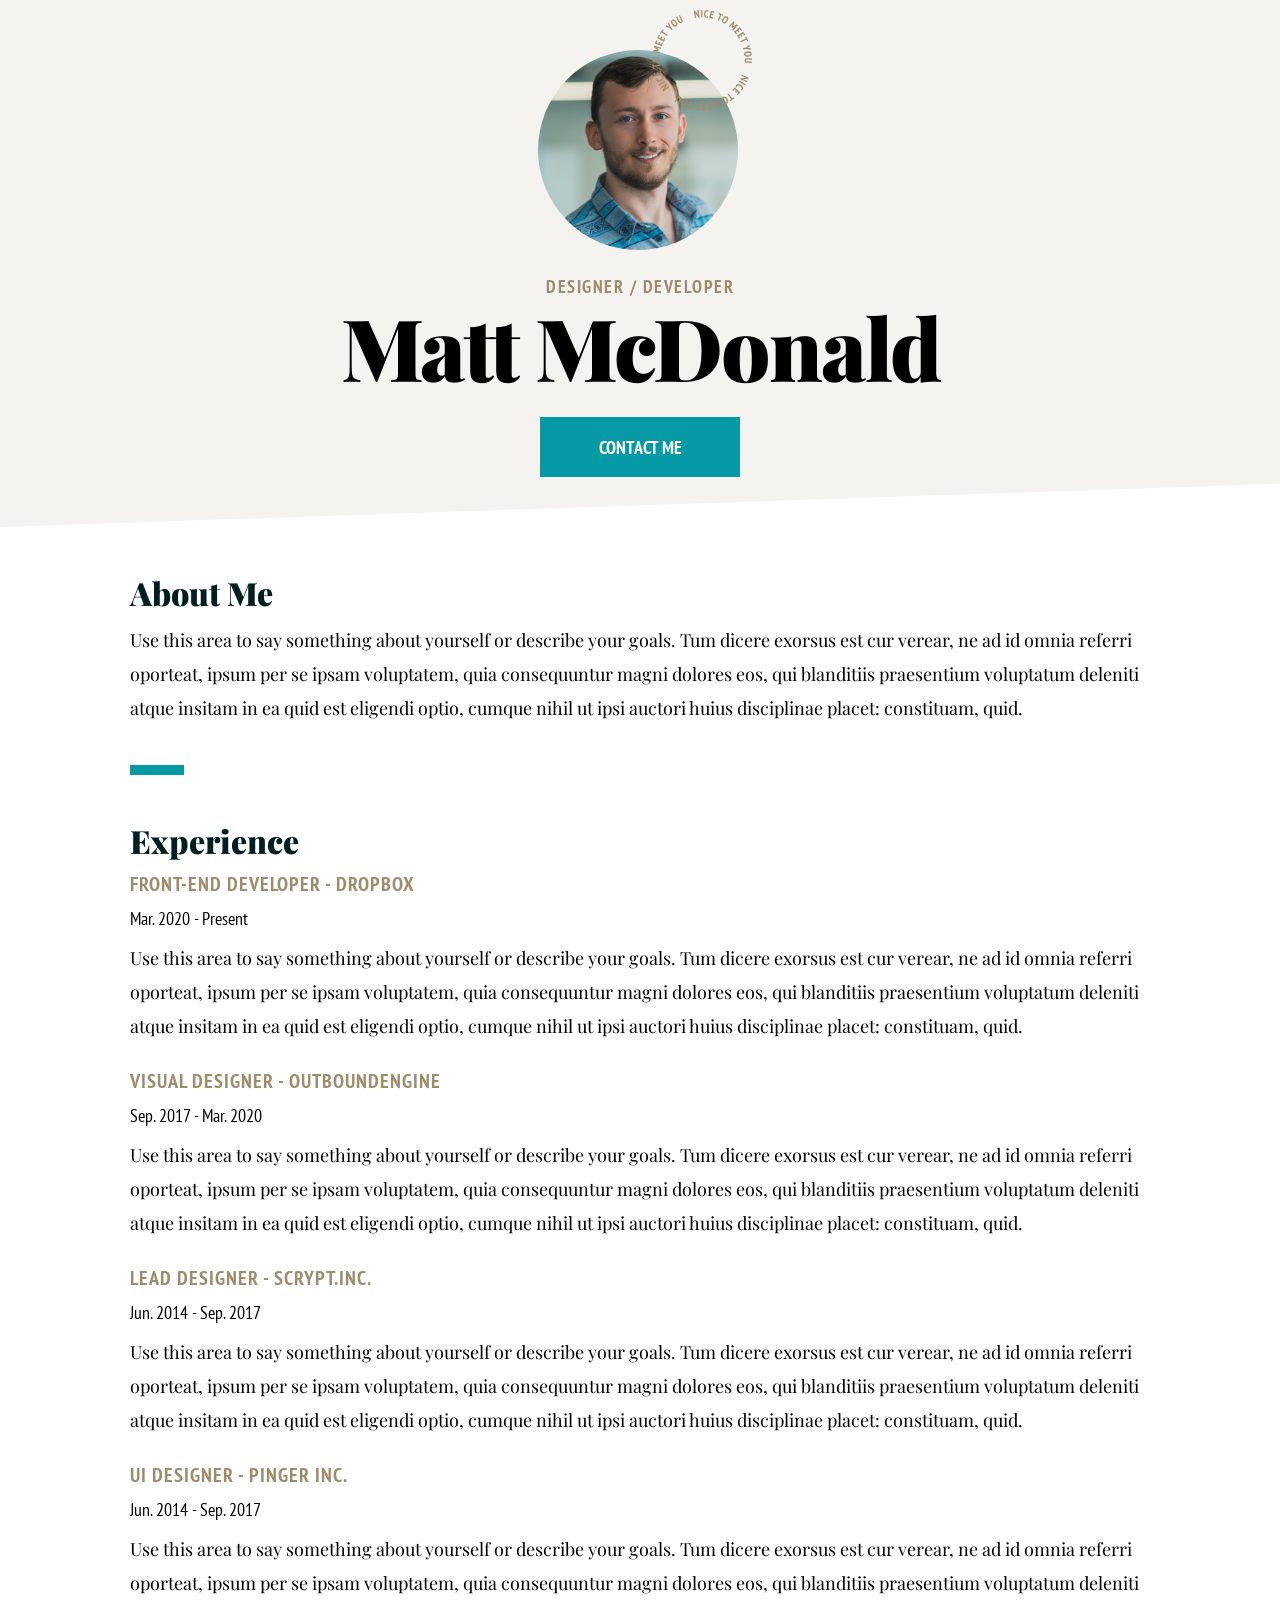
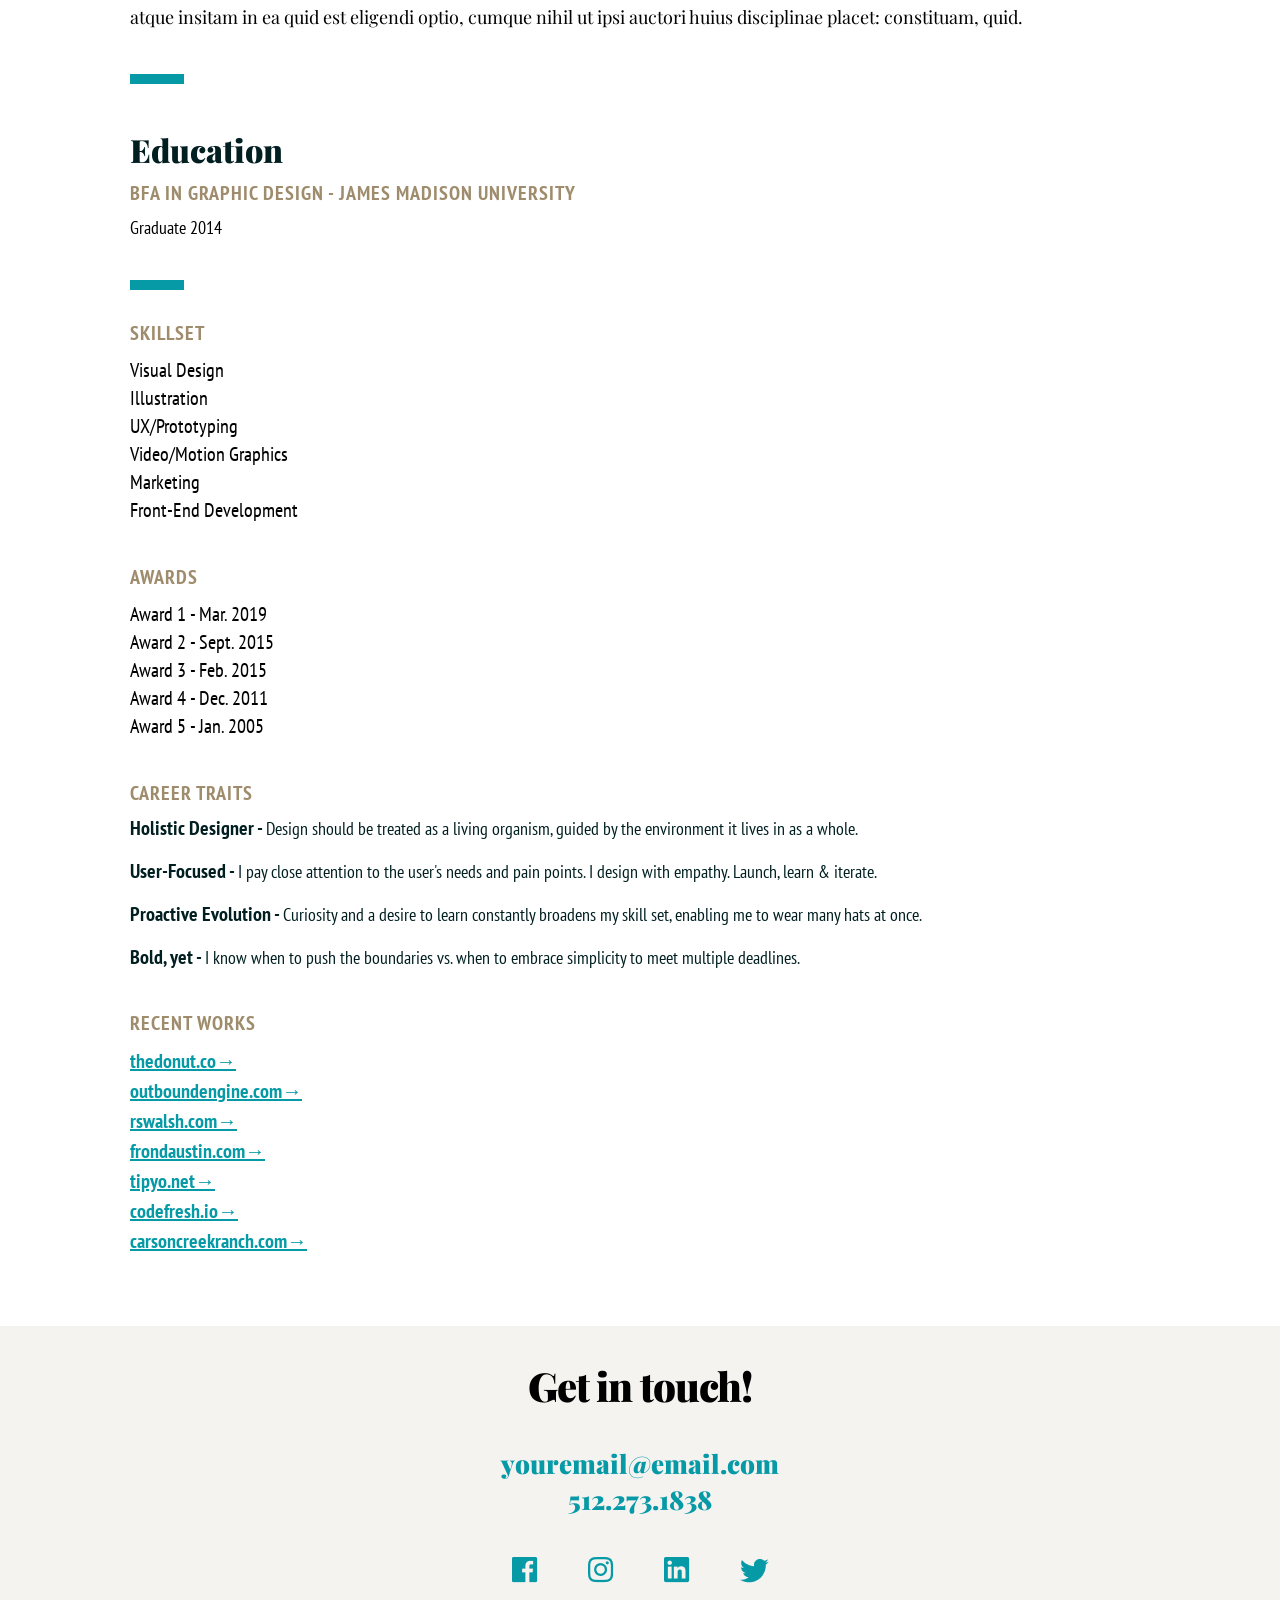
==== commit 74243dbe: "commit" ====
--- a/curriculum/index.html
+++ b/curriculum/index.html
@@ -1,172 +1,233 @@
-<!DOCTYPE html>
+<!doctype html>
 <html lang="en">
-    <head>
-        <meta charset="UTF-8">
-        <meta name="viewport" content="width=device-width, initial-scale=1.0">
-        <title>curriculum</title>
-        <link rel="stylesheet" href="styles.css">
-        <link href="https://fonts.googleapis.com/css2?family=PT+Sans+Narrow:wght@400;700&display=swap" rel="stylesheet">
-        <link href="https://fonts.googleapis.com/css2?family=PT+Sans+Narrow:wght@400;700&family=Playfair+Display:ital,wght@0,400..900;1,400..900&display=swap" rel="stylesheet">
-        <link href="https://fonts.googleapis.com/css2?family=Lunasima:wght@400;700&display=swap" rel="stylesheet">
-    </head>
-    <body>
-        <!-- First part -->
-        <header class="container">
-            <div class="box-img">
-                <img class="cv-icon" src="img/foto_cv.png" alt="imgcv">
-                <img class="shape" src="img/Combined Shape.png" alt="letter-shaper">
-            </div>
-            
-            
-            <div class="box-1">
-                <p>DESIGNER / DEVELOPER</p>
-                <h1 class="name">Matt McDonald</h1>
-                <button class="btn">contact me</button>
-            </div>
-        </header>
-
-        <!-- Second part -->
-
-        <nav class="colums">
-            <!-- Second Primero set -->
-            <div class="column-left">
-                <h3 class="skillset">SKILLSET</h3>
-                <ul class="controls">
-                    <li class="items">Visual Designer</li>
-                    <li class="items">Ilustration</li>
-                    <li class="items">UX / Prototyping</li>
-                    <li class="items">Video / Motion Graphics</li>
-                    <li class="items">Marketing</li>
-                    <li class="items">Front End Development</li>
-                </ul>
-                <!-- Second Segundo set -->
-                <h3 class="award-title">Awards</h3>
-                <ul class="controls1">
-                    <li class="items">Award 1 - Mar.2019</li>
-                    <li class="items">Award 2 - Sept.2015</li>
-                    <li class="items">Award 3 - Feb.2013</li>
-                    <li class="items">Award 4 - Dec.2011</li>
-                    <li class="items">Award 5 - Jan.2005</li>
-                </ul>
-                <!-- Second Tercer set -->
-                <section>
-                    <article class="items2">
-                        <h2>CAREER TRAITS</h2>
-                    
-                        <p><span>Holisttic Designer</span> - Design should be treated as a living organism, guided by environment it lives in as a whole.</p>
-                    </article>    
-                    
-                    <article class="items2">
-                        
-                        <p><span>User-Focused</span> - I pay close attention to the user's needs and pain points. I desing with empathy. Lauch, learn & iterate.</p>
-                    </article>
-
-                    <article class="items2">
-                        
-                        <p><span>Proactive Evolution</span> - Curiosity and a desire to learn constantly broadens my skill set, enabling me to wear many hats at once.</p>
-                    </article>
-
-                    <article class="items2">
-                        <p><span>bold, yet practical</span> - I know when to push the bounddaries vs.when to embrace simplicity to meet multiple deadlines.</p>
-                    </article>
-                </section>
-                
-                <!-- Second third set -->
-                <section class="recent-works">
-                    <h2>RECENT WORKS</h2>
-
-                    <ul>
-                        <li><a href="https://thedonut.co">thedonut.co →</a></li>
-                        <li><a href="https://outboundengine.com">outboundengine.com →</a></li>
-                        <li><a href="https://rswalsh.com">rswalsh →</a></li>
-                        <li><a href="https://frondaustin.com">frondaustin.com →</a></li>
-                        <li><a href="https://tipyo.net">tipyo.net →</a></li>
-                        <li><a href="https://codefresh.io →">codefresh.io</a></li>
-                        <li><a href="https://carsoncreekranch.com →">carsoncreekranch.com</a></li>
-                    </ul>
-                </section>
-                </ul>
-
-                <!-- Second cuarto set -->
-                
-            </div>
-        
-            <div class="column-right">
-
-                <article class="about-me">
-                    <h1>About me</h1>
-                    <p>Use this area to say something about yourself or describe your goals. Tum dicere exorsus est cur verear, ne ad id omnia referri oporteat, ipsum per se ipsam voluptatem, quia consequuntur magni dolores eos, qui blanditiis praesentium voluptatum deleniti atque insitam in ea quid est eligendi optio, cumque nihil ut ipsi auctori huius disciolinae placet:constituam, quid.</p>
-                </article>
-
-                <div class="blue-bar"></div>
-
-                <article class="experience">
-                    <h1>Experience</h1>
-                    <div class="separate-ways">
-                    <h3 class="Experience-item">FRONT-END DEVELOPER -DROOPBOX</h3>
-                    <p class="experience-dates">Sept.2017-Mar.2020</p>
-                    </div>
-                    <p class="experience-text">Describe your responsibilities. Tum dicere exorsus est cur verear, ne ad id omnia referri oporteat, ipsum per se ipsam voluptatem, quia consequuntur magni dolores eos, qui blanditiis praesentium voluptatum deleniti atque insitam in ea quid est eligendi optio, cumque nihil ut ipsi auctori huius disciplinae placet: constituam, quid.</p>
-                </article>
-
-                <article class="experience">
-                    <div class="separate-ways2">
-                        <h3 class="Experience-visual">VISUAL DESIGNER - OUTBOUNDENGINE</h3>
-                        <p class="experience-dates2">Sept.2017-Mar.2020</p>  
-                    </div>
-                    <p class="experience-text">Describe your responsibilities. Tum dicere exorsus est cur verear, ne ad id omnia referri oporteat, ipsum per se ipsam voluptatem, quia consequuntur magni dolores eos, qui blanditiis praesentium voluptatum deleniti atque insitam in ea quid est eligendi optio, cumque nihil ut ipsi auctori huius disciplinae placet: constituam, quid.</p>
-                </article>
-
-                <article class="experience">
-                    <div class="separate-ways3">
-                        <h3 class="Experience-item">LEAD DESIGNER - SCRYPT, INC.</h3>
-                        <p class="experience-dates">Sept.2014-Mar.2017</p>
-                    </div>
-                    <p class="experience-text">Describe your responsibilities. Tum dicere exorsus est cur verear, ne ad id omnia referri oporteat, ipsum per se ipsam voluptatem, quia consequuntur magni dolores eos, qui blanditiis praesentium voluptatum deleniti atque insitam in ea quid est eligendi optio, cumque nihil ut ipsi auctori huius disciplinae placet: constituam, quid.</p>
-                </article>
-
-                <article class="experience">
-                    <div class="separate-ways4">
-                        <h3 class="Experience-visual">IU DESIGNER - PINGER INC.</h3>
-                        <p class="experience-dates2">Sept.2014-Mar.2017</p>
-                    </div>
-                    <p class="experience-text">Describe your responsibilities. Tum dicere exorsus est cur verear, ne ad id omnia referri oporteat, ipsum per se ipsam voluptatem, quia consequuntur magni dolores eos, qui blanditiis praesentium voluptatum deleniti atque insitam in ea quid est eligendi optio, cumque nihil ut ipsi auctori huius disciplinae placet: constituam, quid.</p>
-                </article>
-
-                <div class="blue-bar2"></div>
-
-                <article class="education">
-                    <h1 class="education-title">Education</h1>
-                    <div class="separate-ways5">
-                        <h2 class="education-bfa">BFA IN GRAPHIC DESING - JAMES MADISON</h2>
-                        <p class="education-dates"> Graduated 2014</p>
-                    </div>
-                    
-                </article>
-                
-            </div>
-
-
-        </nav>
-        
-        <!-- third part -->
-        <footer class="touch">
-
-            <section class="touch2" >
-                <h1>Get in touch!</h1>
-                <div class="grab">
-                    <p>youremail@email.com | 512.273.1838</p>
-                </div>
-                
-
-                <div class="social">
-                    <a href="#" aria-label="Facebook"><img src="img/facebook.png" alt="Facebook-icon"></a>
-                    <a href="#" aria-label="Instagram"><img src="img/instagram.png" alt="Instagram-icon"></a>
-                    <a href="#" aria-label="LinkeIn"><img src="img/linkedin.png" alt="LinkeIn-icon"></a>
-                    <a href="#" aria-label="Twitter"><img src="img/twitter.png" alt="Twitter-icon"></a>
-                </div>
-
-            </section>
-
-        </footer>
+  <head>
+    <meta charset="UTF-8" />
+    <meta name="viewport" content="width=device-width, initial-scale=1.0" />
+    <title>Document</title>
+    <link rel="stylesheet" href="styles.css" />
+    <link rel="preconnect" href="https://fonts.googleapis.com" />
+    <link rel="preconnect" href="https://fonts.gstatic.com" crossorigin />
+    <link
+      href="https://fonts.googleapis.com/css2?family=PT+Sans+Narrow:wght@400;700&family=Playfair+Display:wght@400;700;900&display=swap"
+      rel="stylesheet"
+    />
+  </head>
+
+  <body>
+    <header class="main-header">
+      <div class="div-header">
+        <img class="photo_cv" src="img/foto_cv.png" alt="photo_cv" />
+        <img
+          class="circle"
+          src="img/Combined Shape.png"
+          alt="circle_with_letters"
+        />
+      </div>
+
+      <div class="profesion-div">
+        <p class="designer">DESIGNER / DEVELOPER</p>
+        <h1 class="name">Matt McDonald</h1>
+        <button>CONTACT ME</button>
+      </div>
+    </header>
+
+    <main class="main-container">
+      <div class="query1440">
+        <section class="main-item">
+          <h3 class="title-item">About Me</h3>
+          <p class="text-item">
+            Use this area to say something about yourself or describe your
+            goals. Tum dicere exorsus est cur verear, ne ad id omnia referri
+            oporteat, ipsum per se ipsam voluptatem, quia consequuntur magni
+            dolores eos, qui blanditiis praesentium voluptatum deleniti atque
+            insitam in ea quid est eligendi optio, cumque nihil ut ipsi auctori
+            huius disciplinae placet: constituam, quid.
+          </p>
+        </section>
+
+        <div class="blue-bar"></div>
+
+        <section class="main-item">
+          <h3 class="title-item">Experience</h3>
+        <div class="separate">
+            <p class="experience-item">Front-End Developer - Dropbox</p>
+            <p class="time-item">Mar. 2020 - Present</p>
+        </div>
+          <p class="text-item">
+            Use this area to say something about yourself or describe your
+            goals. Tum dicere exorsus est cur verear, ne ad id omnia referri
+            oporteat, ipsum per se ipsam voluptatem, quia consequuntur magni
+            dolores eos, qui blanditiis praesentium voluptatum deleniti atque
+            insitam in ea quid est eligendi optio, cumque nihil ut ipsi auctori
+            huius disciplinae placet: constituam, quid.
+          </p>
+        </section>
+
+        <section class="main-item">
+        <div class="separate">
+            <p class="experience-item">Visual Designer - Outboundengine</p>
+            <p class="time-item">Sep. 2017 - Mar. 2020</p>
+        </div>
+          <p class="text-item">
+            Use this area to say something about yourself or describe your
+            goals. Tum dicere exorsus est cur verear, ne ad id omnia referri
+            oporteat, ipsum per se ipsam voluptatem, quia consequuntur magni
+            dolores eos, qui blanditiis praesentium voluptatum deleniti atque
+            insitam in ea quid est eligendi optio, cumque nihil ut ipsi auctori
+            huius disciplinae placet: constituam, quid.
+          </p>
+        </section>
+
+        <section class="main-item">
+        <div class="separate">
+            <p class="experience-item">Lead Designer - Scrypt.inc.</p>
+            <p class="time-item">Jun. 2014 - Sep. 2017</p>
+        </div>
+          <p class="text-item">
+            Use this area to say something about yourself or describe your
+            goals. Tum dicere exorsus est cur verear, ne ad id omnia referri
+            oporteat, ipsum per se ipsam voluptatem, quia consequuntur magni
+            dolores eos, qui blanditiis praesentium voluptatum deleniti atque
+            insitam in ea quid est eligendi optio, cumque nihil ut ipsi auctori
+            huius disciplinae placet: constituam, quid.
+          </p>
+        </section>
+
+        <section class="main-item">
+        <div class="separate">
+            <p class="experience-item">Ui Designer - Pinger inc.</p>
+            <p class="time-item">Jun. 2014 - Sep. 2017</p>
+        </div>
+          <p class="text-item">
+            Use this area to say something about yourself or describe your
+            goals. Tum dicere exorsus est cur verear, ne ad id omnia referri
+            oporteat, ipsum per se ipsam voluptatem, quia consequuntur magni
+            dolores eos, qui blanditiis praesentium voluptatum deleniti atque
+            insitam in ea quid est eligendi optio, cumque nihil ut ipsi auctori
+            huius disciplinae placet: constituam, quid.
+          </p>
+        </section>
+
+        <div class="blue-bar"></div>
+
+        <section class="main-item">
+          <h3 class="title-item">Education</h3>
+          <p class="experience-item">
+            BFA in graphic design - James Madison University
+          </p>
+          <p class="date-item">Graduate 2014</p>
+        </section>
+      </div>
+
+      <div class="blue-bar"></div>
+
+      <section class="query1440beta">
+        <section class="main-item">
+          <ul class="list-item">
+            <p class="experience-item">Skillset</p>
+            <li class="item-list">Visual Design</li>
+            <li class="item-list">Illustration</li>
+            <li class="item-list">UX/Prototyping</li>
+            <li class="item-list">Video/Motion Graphics</li>
+            <li class="item-list">Marketing</li>
+            <li class="item-list">Front-End Development</li>
+          </ul>
+        </section>
+
+        <section class="main-item">
+          <ul class="list-item">
+            <p class="experience-item">Awards</p>
+            <li class="item-list">Award 1 - Mar. 2019</li>
+            <li class="item-list">Award 2 - Sept. 2015</li>
+            <li class="item-list">Award 3 - Feb. 2015</li>
+            <li class="item-list">Award 4 - Dec. 2011</li>
+            <li class="item-list">Award 5 - Jan. 2005</li>
+          </ul>
+        </section>
+
+        <section>
+          <h3 class="experience-item">Career traits</h3>
+          <p class="career-items">
+            <span>Holistic Designer - </span>Design should be treated as a
+            living organism, guided by the environment it lives in as a whole.
+          </p>
+        </section>
+
+        <section>
+          <p class="career-items">
+            <span>User-Focused - </span>I pay close attention to the user's
+            needs and pain points. I design with empathy. Launch, learn &
+            iterate.
+          </p>
+        </section>
+
+        <section>
+          <p class="career-items">
+            <span>Proactive Evolution - </span>Curiosity and a desire to learn
+            constantly broadens my skill set, enabling me to wear many hats at
+            once.
+          </p>
+        </section>
+
+        <section>
+          <p class="career-items">
+            <span>Bold, yet - </span>I know when to push the boundaries vs. when
+            to embrace simplicity to meet multiple deadlines.
+          </p>
+        </section>
+
+        <ul class="link-list">
+          <p class="experience-item">Recent Works</p>
+          <li class="list-items">
+            <a class="item-link" href="#">thedonut.co→</a>
+          </li>
+          <li class="list-items">
+            <a class="item-link" href="#">outboundengine.com→</a>
+          </li>
+          <li class="list-items">
+            <a class="item-link" href="#">rswalsh.com→</a>
+          </li>
+          <li class="list-items">
+            <a class="item-link" href="#">frondaustin.com→</a>
+          </li>
+          <li class="list-items">
+            <a class="item-link" href="#">tipyo.net→</a>
+          </li>
+          <li class="list-items">
+            <a class="item-link" href="#">codefresh.io→</a>
+          </li>
+          <li class="list-items">
+            <a class="item-link" href="#">carsoncreekranch.com→</a>
+          </li>
+        </ul>
+      </section>
+    </main>
+
+    <footer class="footer-container">
+      <div class="div-footer">
+        <h1 class="get-in">Get in touch!</h1>
+    <div class="footer2">
+        <p>youremail@email.com</p>
+        <p>512.273.1838</p>
+    </div>
+      </div>
+
+      <div class="social-links">
+        <ul>
+          <li>
+            <a href="#"><img src="img/facebook.png" alt="facebook-icon" /></a>
+          </li>
+          <li>
+            <a href="#"><img src="img/instagram.png" alt="instagram-icon" /></a>
+          </li>
+          <li>
+            <a href="#"><img src="img/linkedin.png" alt="linkedin-icon" /></a>
+          </li>
+          <li>
+            <a href="#"><img src="img/twitter.png" alt="twitter-icon" /></a>
+          </li>
+        </ul>
+      </div>
+    </footer>
+  </body>
 </html>
--- a/curriculum/styles.css
+++ b/curriculum/styles.css
@@ -1,371 +1,485 @@
 *{
+    box-sizing: border-box;
     margin: 0;
     padding: 0;
-    box-sizing: border-box;
-}
-
-body{
-    margin: 0 auto;
-    width: 583px; 
-    height: 1223px;
-}
-
-/* first part */
-
-.container{
+}
+
+
+/* Part one */
+
+.main-header{
+    background-color: #9E8C6C1A;  
+    display: flex;
+    justify-content: center;
+    flex-direction: column;
+    padding: 50px 0px 50px 0px;
+    text-align: center;
+    clip-path: polygon(0% 0%, 100% 0%, 100% 91.79%, 0% 100%);
+
+
+    
+}
+
+
+.photo_cv{
+    position: relative;
+    left: 35px;
+    width: 160px;
+    height: 160px;
+    border-radius: 175px;
+    
+}
+
+.circle{
+    position: relative;
+    width: 74px;
+    height: 74px;
+    bottom: 99px;
+    right: 20px;
+}
+
+.main-container{
+    padding: 0 20px 0 20px;
+   gap: 70px;
+}
+
+
+
+.profesion-div p{
+    font-family: "PT Sans Narrow", sans-serif;
+    font-weight: 700;
+    font-size: 14px;
+    line-height: 15px;
+    letter-spacing: 1.5px;
+    text-transform: uppercase;
+    color: #9E8C6C;
+    margin: 25px 0 0 0;
+}
+
+.profesion-div h1{
+    font-family: 'Playfair Display';
+    font-size: 56px;
+    line-height: 46px;
+    font-weight: 900;
+    margin-top: 15px;
+    letter-spacing: -2.17px
+}
+
+button{
+    width: 200px;
+    height: 60px;
+    font-family: "PT Sans Narrow", sans-serif;
+    color: #FFFFFF;
+    text-transform: uppercase;
+    text-align: center;
+    font-size: 18px;
+    border: none;
+    line-height: 17px;
+    font-weight: 700;
+    margin-top: 32px;
+    background-color: #0699A6;
+    cursor: pointer;
+}
+
+/* Part two */
+
+
+.main-item{
+    margin-top: 25px;
+}
+
+
+.title-item{
+    font-family: 'Playfair Display';
+    font-weight: 900;
+    font-size: 26px;
+    line-height: 31px;
+    letter-spacing: 0px;
+    color: #011F21;
+    margin: 15px 0px 15px 0;
+
+}
+
+.text-item{
+    font-family: 'Playfair Display';
+    color: #000000;
+    font-weight: 400;
+    font-size: 18px;
+    line-height: 25px;
+    letter-spacing: 0;
+}
+
+.blue-bar{
+    width: 54px;
+    height: 10px;
+    background-color: #0699A6;
+    margin: 40px 0 30px 0; 
+}
+
+.experience-item{
+    font-family: "PT Sans Narrow", sans-serif;
+    font-weight: 400;
+    font-size: 18px;
+    letter-spacing: 1px;
+    text-transform: uppercase;
+    color: #9E8C6C;
+    margin: 10px 0 10px 0;
+}
+
+.time-item{
+    margin: 2px 0 10px 0;
+    font-family: "PT Sans Narrow", sans-serif;
+    font-weight: 400;
+    font-size: 14px;
+    line-height: 24px;
+    letter-spacing: 0px;
+
+}
+
+.date-item{
+    font-family: "PT Sans Narrow", sans-serif;
+    font-weight: 400;
+    font-size: 14px;
+    line-height: 24px;
+    color: #000000;
+    
+}
+
+.list-item{
+    margin: 0 0 40px 0;
+}
+
+.item-list{
+    list-style-type: none;
+    font-family: "PT Sans Narrow", sans-serif;
+    font-weight: 400;
+    font-size: 20px;
+    line-height: 28px;
+    letter-spacing: 0px;
+
+}
+
+
+.career-items{
+    font-family: "PT Sans Narrow", sans-serif;
+    font-weight: 400;
+    font-size: 18px;
+    line-height: 25px;
+    letter-spacing: 0px;
+    margin:0px 0 18px 0;
+    color: #011F21;
+
+}
+
+.career-items span{
+    font-family: "PT Sans Narrow", sans-serif;
+    font-weight: 700;
+    font-size: 18px;
+    line-height: 18px;
+    letter-spacing: 0px;
+
+}
+
+.list-items{
+    list-style: none;
+    font-size: 18px;
+}
+
+.link-list{
+    margin-top: 40px;
+}
+
+.item-link{
+    font-family: "PT Sans Narrow", sans-serif;
+    font-weight: 700;
+    font-size: 18px;
+    line-height: 30px;
+    letter-spacing: 0px;
+    color: #0699A6;
+}
+
+/* Part three */
+
+.footer-container{
+    background-color:#9E8C6C1A;
+    margin: 70px 0 0 0;
     display: flex;
     justify-content: center;
     align-items: center;
-    background-color: #9E8C6C1A;
-    width: 583px;
-    height: 302px;
-    gap: 30pxpx;    
-}
-
-
-img{ 
-    width: 131px;
-    height: 131px;
-    border-radius: 100%;
-}
-
-.shape{
-    width: 61px;
-    height: 61px;
-    position: relative;
-    right: 40px;
-    top: 18px;
-}
-
-.box-1 p{
-    font-family: 'PT sans Narrow';
-    color: #9E8C6C;
-    font-size: 7px;
-    line-height: 22px;
-    letter-spacing: 0.81px;
-    text-transform: uppercase;  
-    
-}
-
-
-.name{
-    color: #000000cc;
-    font-family: "Playfair Display";
-    font-weight: 900;
-    font-size: 51px;
-    width: 257px;
-    height: 90px;
-    line-height:45px;
-    letter-spacing: -0.88;
-}
-
-
-.btn{
-    font-family: 'PT Sans Narrow';
-    width: 110px;
-    height: 30 px;
-    background-color: #0699A6;
-    border: none;
-    color: #ffff ;
-    top: 193px;
-    left: 259px;
-    padding: 6px 0 8px 0;
-    margin-top: 15px ;
-    cursor: pointer;   
-}
-
-/* second part */
-
-.colums {
-    display: flex;
-    gap: 50px;
-    width: 100%; 
-}
-
-
-
-.column-left{
-    display: flex;
     flex-direction: column;
-    margin: 40px 0px 0 15px;
-    
-    
-    
-}
-
-.column-right{
-    display: flex;
-    flex-direction: column; 
-    padding-right: 0;
-    position: relative;
-    
-}
-
-
-
-.skillset{
-    font-family: 'PT Sans Narrow';
-    font-size: 10px;
-    color: #9E8C6C;
-    text-transform: uppercase;
-    line-height: 9px;
-    letter-spacing: 0.81px;
-    font-weight: 700;
-    margin-bottom: 8px;
-
-}
-
-.items{
-    list-style: none;
-    font-family: 'PT Sans Narrow';
-    font-size: 12px;
-    line-height:13px;   
-    margin-top: 5px;
-}
-
-.award-title{
-    font-family: 'PT Sans Narrow';
-    font-size: 10px;
-    color: #9E8C6C;
-    text-transform: uppercase;
-    line-height: 9px;
-    letter-spacing: 0.81px;
-    font-weight: 700;
-    margin: 20px 0 10px 0 ;
-}
-
-.items2 h2{
-    font-family: 'PT Sans Narrow';
-    font-size: 10px;
-    color: #9E8C6C;
-    text-transform: uppercase;
-    line-height: 9px;
-    letter-spacing: 0.81px;
-    font-weight: 700;
-    margin: 10px 0 10px 0;
-}
-
-.items2{
-    margin-top: 20px;
-}
-
-.items2 span{
-    font-weight: bolder;
-    font-size: 13px;
-    color: #000000;
-}
-
-.items2 p{
-    width: 200px;
-    font-size: 12px;
-    font-family: 'PT Sans Narrow';
-    
-}
-
-.recent-works h2{ 
-    font-family: 'PT Sans Narrow';
-    font-size: 10px;
-    color: #9E8C6C;
-    line-height: 9px;
-    letter-spacing: 0.81px;
-    font-weight: 700;
-    margin: 40px 0 10px 0;
-}
-
-.recent-works ul{
-    font-family: "Lunasima";
-    font-weight: 700;
-    font-size: 10px;
-    leading-trim: NONE;
-    line-height: 20px;
-    letter-spacing: 0px;
-    list-style: none;
-}
-
-.recent-works a{
-    color:#0699A6 ;
-    text-decoration: none;
-}
-
-/* part 3 */
-
-.about-me h1{
+    line-height: 120px;
+    text-align: center;
+}
+
+
+.div-footer h1{
     font-family: 'Playfair Display';
     font-weight: 900;
-    font-size: 18px;
-    leading-trim: NONE;
-    margin: 30px 0 10px 0;
-    letter-spacing: 0px;
-    
-
-}
-
-.about-me p{
-    width: 315px;
-    font-size: 12px;
-    font-family: 'PT Sans Narrow';
-    color: #000000;
-}
-
-.blue-bar{
-    margin: 30px 0 0px 0px;
-    width: 40px;
-    height: 8px;
-    background-color: #0699A6;
-}
-
-.experience h1{
+    font-size: 40px;
+    letter-spacing: -1.14px;
+
+}
+
+.div-footer p{
     font-family: 'Playfair Display';
     font-weight: 900;
-    font-size: 18px;
-    leading-trim: NONE;
-    margin: 30px 0 10px 0;
-    letter-spacing: 0px;
-}
-
-.Experience-item{
-    font-family: 'PT Sans Narrow';
-    font-size: 10px;
-    color: #9E8C6C;
-    text-transform: uppercase;
-    line-height: 9px;
-    letter-spacing: 0.81px;
-    font-weight: 700;
-    
-}
-
-.separate-ways{
-    display: flex;
-    align-items: center;
-    justify-content: space-between;
-    margin: 10px 0 10px 0 ;
-}
-
-.experience-dates{
-    font-size: 12px;
-    font-family: 'PT Sans Narrow';
-    color: #000000;
-}
-
-.experience-text{
-    width: 310px;
-    font-size: 12px;
-    font-family: 'PT Sans Narrow';
-    color: #000000;
-    
-}
-
-.Experience-visual{
-    font-family: 'PT Sans Narrow';
-    font-size: 10px;
-    color: #9E8C6C;
-    line-height: 9px;
-    letter-spacing: 0.81px;
-    font-weight: 700;
-    margin: 15px 0 10px 0;
-}
-
-.experience-dates2{
-    font-size: 12px;
-    font-family: 'PT Sans Narrow';
-    color: #000000;
-}
-
-.separate-ways2{
-    display: flex;
-    justify-content: space-between;
-    align-items: center;
-    margin-top: 15px;
-}
-
-.separate-ways3{
-    display: flex;
-    justify-content: space-between;
-    align-items: center;
-    margin: 20px 0 10px 0 ;
-}
-
-.education-title{
-    font-family: 'Playfair Display';
-    font-weight: 900;
-    font-size: 18px;
-    leading-trim: NONE;
-    margin: 30px 0 10px 0;
-    letter-spacing: 0px;
-}
-
-.education-bfa{
-    font-family: 'PT Sans Narrow';
-    font-size: 10px;
-    color: #9E8C6C;
-    text-transform: uppercase;
-    line-height: 9px;
-    letter-spacing: 0.81px;
-    font-weight: 700;
-    margin-bottom: 25px;
-}
-
-.education-dates{
-    font-size: 10px;
-    font-family: 'PT Sans Narrow';
-    color: #000000;
-}
-.separate-ways5{
-    display: flex;
-    justify-content: space-between;
-    align-items: center;
-    
-}
-
-/* Part 4 */
-
-.touch{
-    width: 583px;
-    height: 200px;
-    background-color: #9E8C6C1A;
+    font-size: 26px;
+    line-height: 36px;
+    letter-spacing: 0px;
+    text-align: center;
+    color: #0699A6;
+
+}
+
+
+.footer-container li{
+    list-style: none;
+}
+
+.social-links ul li{
+    cursor: pointer;
+}
+
+.social-links ul{
     display: flex;
     justify-content: center;
-    align-items: center;
-    text-align: center;
-    padding: 30px 0 30px 0;
-    
-}
-
-.touch2 h1{
-    font-family: 'Playfair Display';
+    gap: 50px;
+    
+
+}
+
+
+/* Para table */
+
+
+@media screen and (min-width: 768px) {
+
+    body{
+        width: 100%;
+        height: auto;
+    }
+
+    .main-header,
+    .main-container,
+    .footer-container{
+        padding-left: 130px;
+        padding-right: 130px;
+    }
+
+    .profesion-div h1{
+        font-size: 86px;
+        letter-spacing: -2.17px;
+        line-height: 76px;
+    }
+
+    .profesion-div p{
+        font-size: 18px;
+        text-transform: uppercase;
+    }
+
+    .title-item{
+        margin-top: 50px;
+        font-size: 32px;
+    }
+
+    .text-item{
+        font-size: 18px;
+        line-height: 34px;
+        letter-spacing: 0;
+    }
+
+    .photo_cv{
+        position: relative;
+        left: 50px;
+        width: 200px;
+        height: 200px;
+        border-radius: 175px;
+    
+}
+
+    .circle{
+        position: relative;
+        width: 100px;
+        height: 100px;
+        bottom: 140px;
+        right: 40px;
+}
+
+.experience-item{
+    font-family: "PT Sans Narrow", sans-serif;
     font-weight: 900;
-    font-size: 28px;
-    margin: 12px 0 20px 0;
-}
-
-.touch p{
-    font-family: "Lunasima";
-    font-weight: 700;
-    font-size: 14px;
-    leading-trim: NONE;
-    line-height: 20px;
-    letter-spacing: 0px;
+    font-size: 20px;
+    letter-spacing: 1px;
+    text-transform: uppercase;
+    color: #9E8C6C;
+    margin: 10px 0 10px 0;
+}
+
+.time-item{
+    margin: 2px 0 10px 0;
+    font-family: "PT Sans Narrow", sans-serif;
+    font-weight: 400;
+    font-size: 18px;
+    line-height: 24px;
+    letter-spacing: 0px;
+
+}
+
+
+.date-item{
+    font-family: "PT Sans Narrow", sans-serif;
+    font-weight: 400;
+    font-size: 18px;
+    line-height: 24px;
+    color: #000000;
+    
+}
+
+.item-list{
+    list-style-type: none;
+    font-family: "PT Sans Narrow", sans-serif;
+    font-weight: 400;
+    font-size: 20px;
+    line-height: 28px;
+    letter-spacing: 0px;
+
+}
+
+.career-items span{
+    font-family: "PT Sans Narrow", sans-serif;
+    font-weight: 700;
+    font-size: 20px;
+    line-height: 18px;
+    letter-spacing: 0px;
+
+}
+
+.list-items{
     list-style: none;
-    color:#0699A6 
-}
-
-.grab{
-    display: flex;
-    justify-content: center;
-    gap: 30px;
-    
-}
-
-.social{
-    display: flex;
-    justify-content: center;
-    gap: 20px;
-    
-}
-
-.social img{
-    width: 12px;
-    height: 12px;
-    border-radius: 0;
-    margin: 25px 0 0 0;
-}+    font-size: 20px;
+}
+
+
+.item-link{
+    font-family: 'PT Sans Narrow';
+    font-weight: 700;
+    font-size: 20px;
+    line-height: 30px;
+    letter-spacing: 0px;
+    color: #0699A6;
+}
+
+
+}
+
+@media screen and (min-width: 1440px) {
+
+
+    *{
+        padding: 0;
+        margin: 0;
+        box-sizing: border-box;
+    } 
+
+
+    .main-header {
+        height: 700px;
+        display: flex;
+        flex-direction: row;
+        justify-content: center;
+        align-items: center;
+        gap: 50px;
+        padding: 0;
+        text-align: left;
+        clip-path: polygon(0 0, 100% 0, 100% 80%, 0 100%);
+    }
+
+    .photo_cv {
+        position: relative;
+        width: 330px;
+        height: 330px;
+        left: 0;
+
+    }
+
+    .circle {
+        position: relative;
+        width: 130px;
+        height: 130px;
+        bottom: -30px;
+        right: 110px;
+    }
+
+    .profesion-div .name{
+        width: 300px;
+        font-size: 100px;
+        line-height: 100px;
+    }
+    
+    .main-container {
+        display: flex;
+        flex-direction: row-reverse;
+    }
+
+    .query1440 {
+        width: 70%;
+    }
+
+    .query1440beta {
+        width: 30%;
+        display: flex;
+        flex-direction: column;
+        margin-top: 10px;
+    }
+
+    .blue-bar{
+    width: 0;
+    height: 0px;
+    }
+
+    .text-item{
+        width: 780px;
+    }
+
+
+    .separate {
+        display: flex;
+        justify-content: space-between;
+        align-items: center;
+        text-align: center;
+}
+
+    .time-item{
+        padding: 0;
+        margin: 0;
+    }
+
+    .div-footer h1{
+        font-size: 50px;
+    }
+
+    .div-footer p{
+        font-size: 26px;
+        display: flex;
+        
+    }
+
+    .footer2{
+        display: flex;
+        gap: 20px;
+    }
+
+    .footer-container{
+        padding: 110px 0 0px;
+        clip-path: polygon(0% 24.25%, 100% 0%, 100% 100%, 0% 100%);
+}
+
+
+
+
+
+
+}
+
+
+
